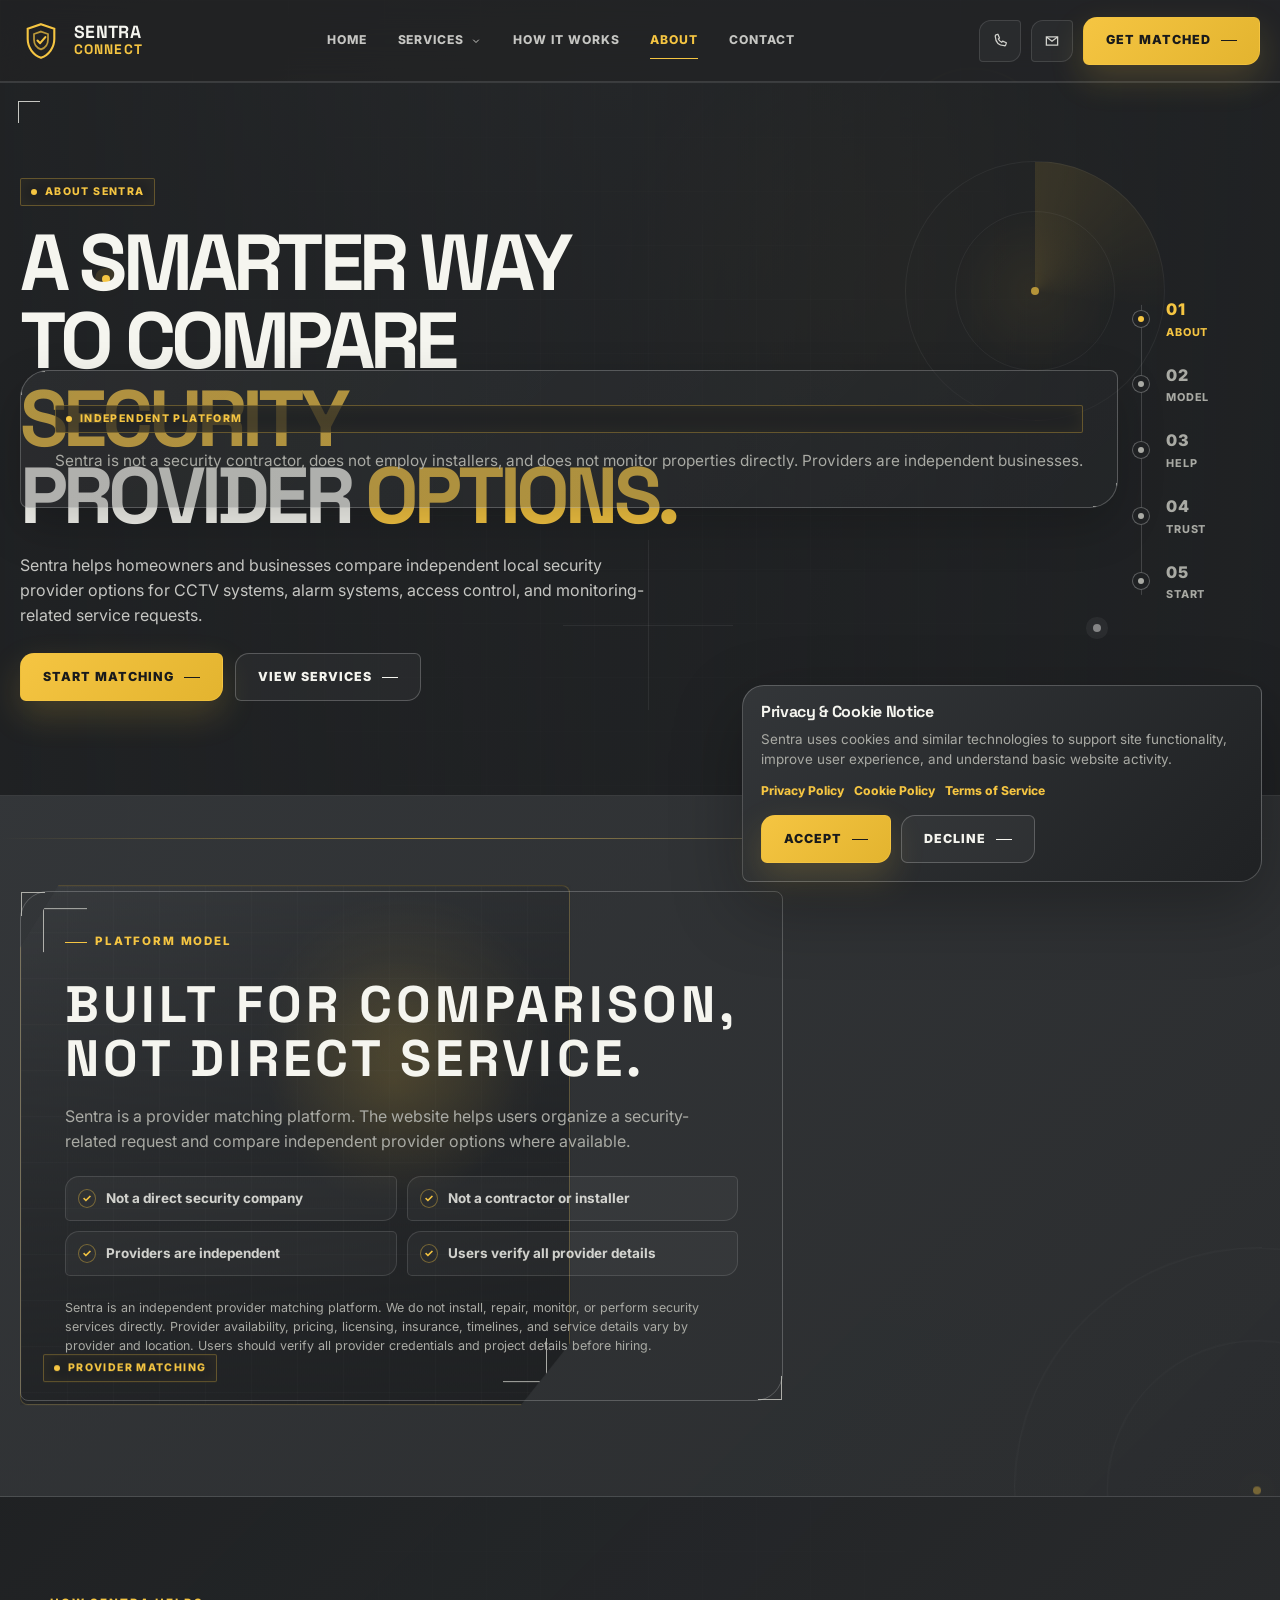
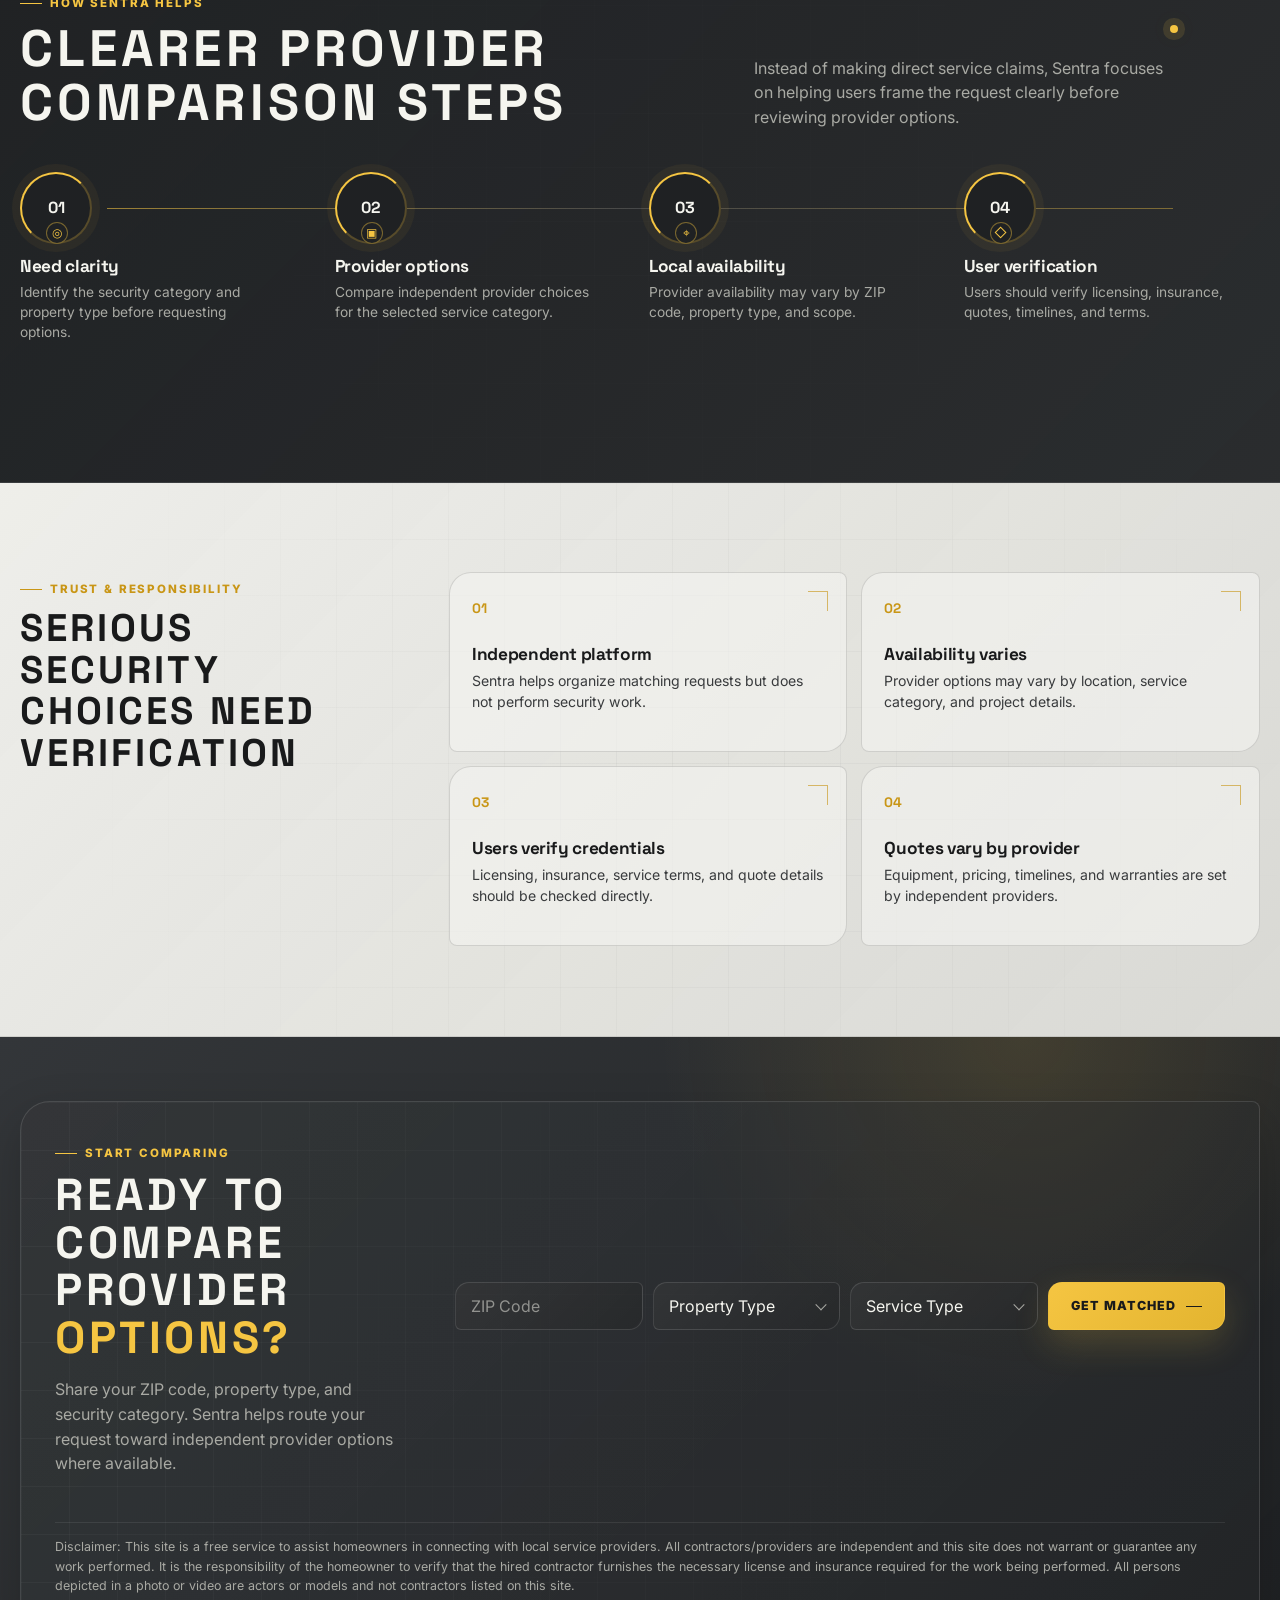
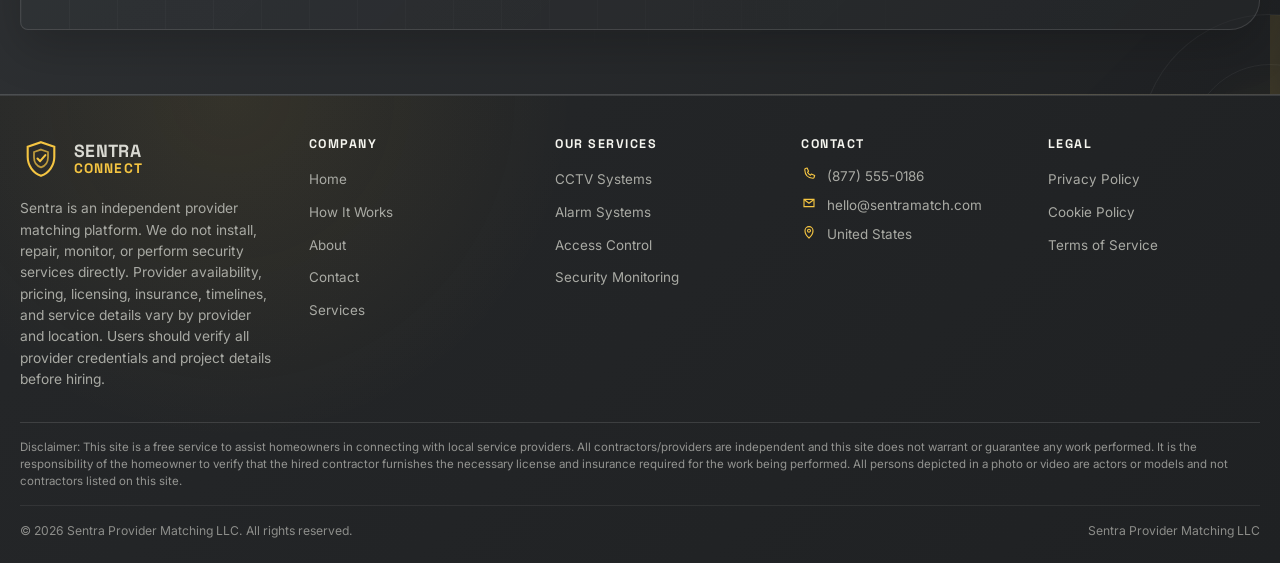
==== about.html @ 5d7e3cc3 "+" ====
<!DOCTYPE html>
<html lang="en">

<head>
    <meta charset="UTF-8">
    <meta name="viewport" content="width=device-width, initial-scale=1.0">

    <title>About Sentra | Security Provider Matching Platform</title>
    <meta name="description"
        content="Learn how Sentra helps users compare independent security provider options while keeping the process clear, professional, and aggregator-safe.">

<link rel="icon" type="image/svg+xml" href="./assets/icons/favicon.svg?v=7">
<link rel="alternate icon" href="./assets/icons/favicon.ico?v=7">
<link rel="shortcut icon" href="./assets/icons/favicon.ico?v=7">
<link rel="apple-touch-icon" href="./assets/icons/apple-touch-icon.png?v=7">

    <link rel="preconnect" href="https://fonts.googleapis.com">
    <link rel="preconnect" href="https://fonts.gstatic.com" crossorigin>
    <link
        href="https://fonts.googleapis.com/css2?family=Inter:wght@400;500;600;700;800;900&family=Manrope:wght@400;500;600;700;800&family=Space+Grotesk:wght@500;600;700&display=swap"
        rel="stylesheet">

    <link rel="stylesheet" href="./css/style.css">
</head>

<body class="about-page">
    <a class="skip-link" href="#main">Skip to content</a>

    <div class="page-shell">
        <div data-site-header></div>

        <nav data-section-nav="about"></nav>

        <main id="main">
            <!-- =====================================================
           01 / ABOUT HERO
           ===================================================== -->
            <section class="about-hero section-frame" id="about-hero" aria-labelledby="aboutHeroTitle">
                <picture class="about-hero__bg">
                    <img src="./assets/images/hero-about-security-office.jpg" alt="Modern security operations office">
                </picture>

                <div class="about-hero__overlay" aria-hidden="true"></div>
                <div class="scanner-grid" aria-hidden="true"></div>
                <div class="security-radar about-hero__radar" aria-hidden="true"></div>
                <div class="security-crosshair about-hero__crosshair" aria-hidden="true"></div>
                <span class="target-dot target-dot--yellow about-hero__dot about-hero__dot--one"
                    aria-hidden="true"></span>
                <span class="target-dot about-hero__dot about-hero__dot--two" aria-hidden="true"></span>

                <div class="container-wide about-hero__inner">
                    <div class="about-hero__content">
                        <span class="hud-label hud-label--active">About Sentra</span>

                        <h1 id="aboutHeroTitle">
                            A Smarter Way<br>
                            To Compare <span class="text-accent">Security</span><br>
                            Provider <span class="text-accent">Options.</span>
                        </h1>

                        <p>
                            Sentra helps homeowners and businesses compare independent local security
                            provider options for CCTV systems, alarm systems, access control, and
                            monitoring-related service requests.
                        </p>

                        <div class="about-hero__actions">
                            <a class="btn btn--primary" href="contact.html">Start Matching</a>
                            <a class="btn btn--outline" href="services.html">View Services</a>
                        </div>
                    </div>

                    <aside class="about-hero__notice corner-brackets" aria-label="Important platform clarification">
                        <span class="hud-label hud-label--active">Independent Platform</span>

                        <p>
                            Sentra is not a security contractor, does not employ installers, and does not
                            monitor properties directly. Providers are independent businesses.
                        </p>
                    </aside>
                </div>
            </section>

            <!-- =====================================================
           02 / PLATFORM MODEL
           ===================================================== -->
            <section class="platform-model section section--medium" id="platform-model"
                aria-labelledby="platformModelTitle">
                <div class="body-target body-target--large platform-model__target" aria-hidden="true"></div>
                <span class="technical-line platform-model__line" aria-hidden="true"></span>

                <div class="container-wide">
                    <div class="platform-model__layout">
                        <div class="platform-model__media">
                            <img src="./assets/images/about-platform.jpg"
                                alt="Security provider matching workflow on a modern desk">
                            <span class="hud-label hud-label--active">Provider Matching</span>
                            <span class="platform-model__corner platform-model__corner--one" aria-hidden="true"></span>
                            <span class="platform-model__corner platform-model__corner--two" aria-hidden="true"></span>
                        </div>

                        <article class="platform-model__panel corner-brackets">
                            <span class="section-kicker">Platform Model</span>

                            <h2 id="platformModelTitle" class="upper-title">
                                Built for comparison,<br>
                                not direct service.
                            </h2>

                            <p>
                                Sentra is a provider matching platform. The website helps users organize a
                                security-related request and compare independent provider options where available.
                            </p>

                            <div class="platform-model__checks" aria-label="Platform model statements">
                                <span>Not a direct security company</span>
                                <span>Not a contractor or installer</span>
                                <span>Providers are independent</span>
                                <span>Users verify all provider details</span>
                            </div>

                            <p class="legal-note" data-legal-notice>
                                Sentra is an independent provider matching platform. We do not install, repair,
                                monitor, or perform security services directly.
                            </p>
                        </article>
                    </div>
                </div>
            </section>

            <!-- =====================================================
           03 / HOW THE PLATFORM HELPS
           ===================================================== -->
            <section class="platform-help section section--dark" id="platform-help" aria-labelledby="platformHelpTitle">
                <div class="scanner-grid" aria-hidden="true"></div>
                <span class="target-dot target-dot--yellow platform-help__dot" aria-hidden="true"></span>

                <div class="container-wide">
                    <div class="platform-help__top">
                        <div class="section-heading">
                            <span class="section-kicker">How Sentra Helps</span>

                            <h2 id="platformHelpTitle" class="upper-title">
                                Clearer provider<br>
                                comparison steps
                            </h2>
                        </div>

                        <p>
                            Instead of making direct service claims, Sentra focuses on helping users frame
                            the request clearly before reviewing provider options.
                        </p>
                    </div>

                    <div class="platform-help__line" aria-label="How the platform helps">
                        <article class="platform-help__item">
                            <span class="platform-help__number">01</span>
                            <span class="platform-help__icon" aria-hidden="true">◎</span>

                            <div>
                                <h3>Need clarity</h3>
                                <p>Identify the security category and property type before requesting options.</p>
                            </div>
                        </article>

                        <article class="platform-help__item">
                            <span class="platform-help__number">02</span>
                            <span class="platform-help__icon" aria-hidden="true">▣</span>

                            <div>
                                <h3>Provider options</h3>
                                <p>Compare independent provider choices for the selected service category.</p>
                            </div>
                        </article>

                        <article class="platform-help__item">
                            <span class="platform-help__number">03</span>
                            <span class="platform-help__icon" aria-hidden="true">⌖</span>

                            <div>
                                <h3>Local availability</h3>
                                <p>Provider availability may vary by ZIP code, property type, and scope.</p>
                            </div>
                        </article>

                        <article class="platform-help__item">
                            <span class="platform-help__number">04</span>
                            <span class="platform-help__icon" aria-hidden="true">◇</span>

                            <div>
                                <h3>User verification</h3>
                                <p>Users should verify licensing, insurance, quotes, timelines, and terms.</p>
                            </div>
                        </article>
                    </div>
                </div>
            </section>

            <!-- =====================================================
           04 / TRUST & RESPONSIBILITY STRIP
           ===================================================== -->
            <section class="trust-strip section section--light" id="trust-strip" aria-labelledby="trustStripTitle">
                <div class="security-crosshair trust-strip__crosshair" aria-hidden="true"></div>

                <div class="container-wide">
                    <div class="trust-strip__layout">
                        <div class="trust-strip__heading">
                            <span class="section-kicker">Trust & Responsibility</span>

                            <h2 id="trustStripTitle" class="upper-title">
                                Serious security<br>
                                choices need verification
                            </h2>
                        </div>

                        <div class="trust-strip__items" aria-label="Trust and responsibility statements">
                            <article class="trust-strip__item">
                                <span>01</span>
                                <h3>Independent platform</h3>
                                <p>Sentra helps organize matching requests but does not perform security work.</p>
                            </article>

                            <article class="trust-strip__item">
                                <span>02</span>
                                <h3>Availability varies</h3>
                                <p>Provider options may vary by location, service category, and project details.</p>
                            </article>

                            <article class="trust-strip__item">
                                <span>03</span>
                                <h3>Users verify credentials</h3>
                                <p>Licensing, insurance, service terms, and quote details should be checked directly.
                                </p>
                            </article>

                            <article class="trust-strip__item">
                                <span>04</span>
                                <h3>Quotes vary by provider</h3>
                                <p>Equipment, pricing, timelines, and warranties are set by independent providers.</p>
                            </article>
                        </div>
                    </div>
                </div>
            </section>

            <!-- =====================================================
           05 / ABOUT CTA
           ===================================================== -->
            <section class="about-cta section--compact" id="about-cta" aria-labelledby="aboutCtaTitle">
                <div class="scanner-grid" aria-hidden="true"></div>
                <div class="security-radar about-cta__radar" aria-hidden="true"></div>

                <div class="container-wide">
                    <div class="about-cta__strip">
                        <div class="about-cta__content">
                            <span class="section-kicker">Start Comparing</span>

                            <h2 id="aboutCtaTitle" class="upper-title">
                                Ready to compare<br>
                                provider <span class="text-accent">options?</span>
                            </h2>

                            <p>
                                Share your ZIP code, property type, and security category. Sentra helps
                                route your request toward independent provider options where available.
                            </p>
                        </div>

                        <form class="about-cta__form" data-form-type="quote">
                            <label class="field">
                                <span class="sr-only">ZIP Code</span>
                                <input type="text" name="zip" inputmode="numeric" autocomplete="postal-code"
                                    placeholder="ZIP Code" data-required data-validate="zip">
                            </label>

                            <label class="field field--select">
                                <span class="sr-only">Property Type</span>
                                <select name="property" data-property-select data-required>
                                    <option value="">Property Type</option>
                                </select>
                            </label>

                            <label class="field field--select">
                                <span class="sr-only">Service Type</span>
                                <select name="service" data-service-select data-required>
                                    <option value="">Service Type</option>
                                </select>
                            </label>

                            <button class="btn btn--primary" type="submit">
                                Get Matched
                            </button>

                            <p class="form-status about-cta__status" data-form-status role="status" aria-live="polite">
                            </p>
                        </form>

                        <p class="legal-note about-cta__legal" data-disclaimer>
                            Disclaimer: This site is a free service to assist homeowners in connecting with local
                            service providers.
                        </p>
                    </div>
                </div>
            </section>
        </main>

        <div data-site-footer></div>
        <div data-policy-banner></div>
    </div>

    <script src="./js/config.js"></script>
    <script src="./js/main.js"></script>
    <script src="./js/about.js"></script>
</body>

</html>
---- css/style.css ----
@import url("./home.css");
@import url("./services.css");
@import url("./about.css");
@import url("./contact.css");
@import url("./service-page.css");
@import url("./legal.css");

:root {
    /* Main backgrounds */
    --color-bg: #2b2d2f;
    --color-bg-deep: #1f2123;
    --color-bg-soft: #34373a;
    --color-bg-light: #d9d9d4;
    --color-bg-lighter: #efefeb;

    /* Surfaces */
    --color-surface: #3a3d40;
    --color-surface-2: #45494d;
    --color-surface-light: #f4f4f0;
    --color-panel: #292b2d;

    /* Text on dark */
    --color-heading: #f5f5ef;
    --color-text: #d9d9d2;
    --color-muted: #a9aaa4;

    /* Text on light */
    --color-heading-dark: #191a1b;
    --color-text-dark: #393b3d;
    --color-muted-dark: #6f7173;

    /* Main accent */
    --color-accent: #f5c542;
    --color-accent-hover: #e3b42f;
    --color-accent-strong: #c99616;
    --color-accent-soft: rgba(245, 197, 66, 0.16);

    /* White / line details */
    --color-white: #ffffff;
    --color-border: rgba(255, 255, 255, 0.12);
    --color-border-strong: rgba(255, 255, 255, 0.22);
    --color-border-dark: rgba(25, 26, 27, 0.14);
    --color-line-yellow: rgba(245, 197, 66, 0.45);

    /* Shadows */
    --shadow-soft: 0 24px 70px rgba(0, 0, 0, 0.28);
    --shadow-card: 0 18px 48px rgba(0, 0, 0, 0.2);
    --shadow-yellow-glow: 0 0 26px rgba(245, 197, 66, 0.2);

    /* Layout */
    --container: 1180px;
    --container-wide: 1360px;
    --header-height: 82px;

    /* Type */
    --font-main: "Inter", "Manrope", "SF Pro Display", -apple-system, BlinkMacSystemFont, "Segoe UI", sans-serif;
    --font-display: "Space Grotesk", "Inter", "Manrope", sans-serif;

    /* Motion */
    --transition-fast: 180ms ease;
    --transition-base: 260ms ease;
    --transition-slow: 420ms ease;

    /* Radius */
    --radius-sm: 10px;
    --radius-md: 16px;
    --radius-lg: 22px 8px 22px 8px;
    --radius-xl: 28px 12px 18px 12px;
}

/* ==========================================================
   RESET / BASE
   ========================================================== */

*,
*::before,
*::after {
    box-sizing: border-box;
}

html {
    min-width: 320px;
    overflow-x: hidden;
    scroll-behavior: smooth;
    text-size-adjust: 100%;
    -webkit-text-size-adjust: 100%;
}

body {
    min-width: 320px;
    margin: 0;
    overflow-x: hidden;
    font-family: var(--font-main);
    font-size: 16px;
    line-height: 1.55;
    color: var(--color-text);
    background:
        radial-gradient(circle at 8% 12%, rgba(245, 197, 66, 0.08), transparent 28%),
        radial-gradient(circle at 88% 8%, rgba(255, 255, 255, 0.06), transparent 30%),
        linear-gradient(135deg, var(--color-bg-deep) 0%, var(--color-bg) 48%, #252729 100%);
    isolation: isolate;
}

body::before,
body::after {
    position: fixed;
    inset: 0;
    z-index: -3;
    pointer-events: none;
    content: "";
}

body::before {
    background-image:
        linear-gradient(rgba(255, 255, 255, 0.035) 1px, transparent 1px),
        linear-gradient(90deg, rgba(255, 255, 255, 0.03) 1px, transparent 1px);
    background-size: 96px 96px;
    mask-image: linear-gradient(to bottom, rgba(0, 0, 0, 0.9), transparent 88%);
}

body::after {
    background:
        radial-gradient(circle at 76% 16%, transparent 0 74px, rgba(245, 197, 66, 0.22) 75px 76px, transparent 77px 112px, rgba(255, 255, 255, 0.08) 113px 114px, transparent 115px),
        radial-gradient(circle at 12% 52%, transparent 0 52px, rgba(255, 255, 255, 0.08) 53px 54px, transparent 55px 88px, rgba(245, 197, 66, 0.16) 89px 90px, transparent 91px),
        linear-gradient(90deg, transparent 0 10%, rgba(255, 255, 255, 0.04) 10.05%, transparent 10.15% 100%);
    opacity: 0.55;
}

body.menu-open {
    overflow: hidden;
}

img,
picture,
video,
canvas,
svg {
    display: block;
    max-width: 100%;
}

img {
    object-fit: cover;
}

a {
    color: inherit;
    text-decoration: none;
}

button,
input,
select,
textarea {
    font: inherit;
}

button {
    border: 0;
    cursor: pointer;
}

input,
select,
textarea {
    width: 100%;
    color: var(--color-heading);
    background: transparent;
}

input::placeholder,
textarea::placeholder {
    color: rgba(217, 217, 210, 0.58);
}

select {
    appearance: none;
    -webkit-appearance: none;
    cursor: pointer;
}

textarea {
    min-height: 118px;
    resize: vertical;
}

p,
h1,
h2,
h3,
h4,
h5,
h6 {
    margin-top: 0;
}

p:last-child {
    margin-bottom: 0;
}

::selection {
    color: #171717;
    background: var(--color-accent);
}

:focus-visible {
    outline: 2px solid var(--color-accent);
    outline-offset: 4px;
}

.skip-link {
    position: fixed;
    top: 14px;
    left: 14px;
    z-index: 9999;
    padding: 12px 16px;
    color: var(--color-bg-deep);
    background: var(--color-accent);
    border-radius: var(--radius-sm);
    transform: translateY(-140%);
    transition: transform var(--transition-base);
}

.skip-link:focus {
    transform: translateY(0);
}

/* ==========================================================
   LAYOUT HELPERS
   ========================================================== */

.page-shell {
    position: relative;
    z-index: 1;
    min-height: 100vh;
}

.container,
.container-wide,
.container-narrow {
    width: min(100% - 40px, var(--container));
    margin-inline: auto;
}

.container-wide {
    width: min(100% - 40px, var(--container-wide));
}

.container-narrow {
    width: min(100% - 40px, 880px);
}

.section {
    position: relative;
    overflow: clip;
    padding: clamp(56px, 7vw, 92px) 0;
}

.section--compact {
    padding: clamp(38px, 5vw, 66px) 0;
}

.section--dark {
    color: var(--color-text);
    background: linear-gradient(135deg, rgba(31, 33, 35, 0.92), rgba(43, 45, 47, 0.96));
}

.section--medium {
    color: var(--color-text);
    background: linear-gradient(135deg, rgba(52, 55, 58, 0.94), rgba(43, 45, 47, 0.96));
}

.section--light {
    color: var(--color-text-dark);
    background:
        linear-gradient(135deg, rgba(239, 239, 235, 0.96), rgba(217, 217, 212, 0.92)),
        var(--color-bg-light);
}

.section--light .section-kicker,
.section--light .eyebrow {
    color: var(--color-accent-strong);
}

.section--light h1,
.section--light h2,
.section--light h3 {
    color: var(--color-heading-dark);
}

.section--light p {
    color: var(--color-text-dark);
}

.section-frame {
    position: relative;
    border-top: 1px solid var(--color-border);
    border-bottom: 1px solid var(--color-border);
}

.section-frame::before,
.section-frame::after {
    position: absolute;
    width: 22px;
    height: 22px;
    pointer-events: none;
    content: "";
    border-color: var(--color-accent);
    opacity: 0.78;
}

.section-frame::before {
    top: 18px;
    left: 18px;
    border-top: 1px solid;
    border-left: 1px solid;
}

.section-frame::after {
    right: 18px;
    bottom: 18px;
    border-right: 1px solid;
    border-bottom: 1px solid;
}

.section-heading {
    max-width: 760px;
}

.section-heading--center {
    margin-inline: auto;
    text-align: center;
}

.section-kicker,
.eyebrow {
    display: inline-flex;
    align-items: center;
    gap: 8px;
    margin-bottom: 12px;
    font-size: 0.72rem;
    font-weight: 800;
    line-height: 1;
    color: var(--color-accent);
    text-transform: uppercase;
    letter-spacing: 0.16em;
}

.section-kicker::before,
.eyebrow::before {
    width: 22px;
    height: 1px;
    content: "";
    background: currentColor;
}

h1,
h2,
h3,
h4 {
    color: var(--color-heading);
    font-family: var(--font-display);
    font-weight: 700;
    line-height: 1.02;
    letter-spacing: -0.045em;
}

h1 {
    margin-bottom: 18px;
    font-size: clamp(3rem, 7vw, 6.6rem);
}

h2 {
    margin-bottom: 16px;
    font-size: clamp(2.1rem, 4.2vw, 4.8rem);
}

h3 {
    margin-bottom: 10px;
    font-size: clamp(1.25rem, 2vw, 1.7rem);
}

h4 {
    margin-bottom: 8px;
    font-size: 1rem;
    letter-spacing: -0.02em;
}

.text-accent {
    color: var(--color-accent);
}

.text-muted {
    color: var(--color-muted);
}

.max-text {
    max-width: 640px;
}

.upper-title {
    font-family: var(--font-display);
    font-weight: 700;
    line-height: 1.08;
    text-transform: uppercase;
    letter-spacing: 0.12em;
}

/* ==========================================================
   DECORATIVE SECURITY SYSTEM
   ========================================================== */

.body-target,
.security-radar,
.security-crosshair,
.scanner-grid,
.scan-line,
.technical-line,
.corner-brackets {
    position: absolute;
    z-index: 0;
    pointer-events: none;
}

.body-target,
.security-radar {
    width: 260px;
    aspect-ratio: 1;
    border: 1px solid rgba(255, 255, 255, 0.08);
    border-radius: 50%;
    opacity: 0.7;
}

.body-target::before,
.body-target::after,
.security-radar::before,
.security-radar::after {
    position: absolute;
    inset: 50%;
    content: "";
    transform: translate(-50%, -50%);
    border-radius: inherit;
}

.body-target::before,
.security-radar::before {
    width: 62%;
    aspect-ratio: 1;
    border: 1px solid rgba(255, 255, 255, 0.07);
}

.body-target::after,
.security-radar::after {
    width: 8px;
    aspect-ratio: 1;
    background: var(--color-accent);
    box-shadow: var(--shadow-yellow-glow);
}

.body-target--large {
    width: clamp(280px, 38vw, 560px);
    opacity: 0.38;
}

.body-target--corner {
    top: -120px;
    right: -110px;
}

.security-radar {
    background:
        conic-gradient(from 0deg, rgba(245, 197, 66, 0.16), transparent 28%, transparent 100%),
        radial-gradient(circle, rgba(245, 197, 66, 0.08), transparent 46%);
    animation: radarSpin 11s linear infinite;
}

.security-crosshair {
    width: 170px;
    aspect-ratio: 1;
    opacity: 0.38;
}

.security-crosshair::before,
.security-crosshair::after {
    position: absolute;
    content: "";
    background: rgba(255, 255, 255, 0.16);
}

.security-crosshair::before {
    top: 50%;
    left: 0;
    width: 100%;
    height: 1px;
}

.security-crosshair::after {
    top: 0;
    left: 50%;
    width: 1px;
    height: 100%;
}

.scanner-grid {
    inset: 0;
    background-image:
        linear-gradient(rgba(255, 255, 255, 0.04) 1px, transparent 1px),
        linear-gradient(90deg, rgba(255, 255, 255, 0.035) 1px, transparent 1px);
    background-size: 54px 54px;
    opacity: 0.52;
    mask-image: radial-gradient(circle at 50% 50%, black, transparent 78%);
}

.target-dot {
    position: absolute;
    z-index: 1;
    width: 8px;
    aspect-ratio: 1;
    pointer-events: none;
    background: rgba(255, 255, 255, 0.45);
    border-radius: 50%;
    box-shadow: 0 0 0 7px rgba(255, 255, 255, 0.05);
}

.target-dot--yellow {
    background: var(--color-accent);
    box-shadow: 0 0 0 7px rgba(245, 197, 66, 0.12), 0 0 26px rgba(245, 197, 66, 0.2);
    animation: targetPulse 2.8s ease-in-out infinite;
}

.hud-label {
    display: inline-flex;
    align-items: center;
    gap: 8px;
    min-height: 28px;
    padding: 7px 10px;
    color: rgba(245, 245, 239, 0.82);
    font-size: 0.66rem;
    font-weight: 800;
    line-height: 1;
    text-transform: uppercase;
    letter-spacing: 0.13em;
    background: rgba(31, 33, 35, 0.72);
    border: 1px solid var(--color-border);
    border-radius: 2px;
}

.hud-label::before {
    width: 6px;
    aspect-ratio: 1;
    content: "";
    background: currentColor;
    border-radius: 50%;
}

.hud-label--active {
    color: var(--color-accent);
    border-color: rgba(245, 197, 66, 0.32);
    box-shadow: inset 0 0 18px rgba(245, 197, 66, 0.07);
}

.corner-brackets::before,
.corner-brackets::after {
    position: absolute;
    width: 24px;
    height: 24px;
    content: "";
    border-color: var(--color-accent);
    opacity: 0.74;
}

.corner-brackets::before {
    top: 0;
    left: 0;
    border-top: 1px solid;
    border-left: 1px solid;
}

.corner-brackets::after {
    right: 0;
    bottom: 0;
    border-right: 1px solid;
    border-bottom: 1px solid;
}

.scan-line {
    top: 0;
    bottom: 0;
    width: 1px;
    background: linear-gradient(to bottom, transparent, rgba(245, 197, 66, 0.5), transparent);
    opacity: 0.65;
    animation: scanMove 4.8s ease-in-out infinite;
}

.technical-line {
    height: 1px;
    background: linear-gradient(90deg, transparent, rgba(245, 197, 66, 0.55), rgba(255, 255, 255, 0.12), transparent);
}

/* ==========================================================
   BUTTONS / LINKS
   ========================================================== */

.btn {
    position: relative;
    display: inline-flex;
    align-items: center;
    justify-content: center;
    min-height: 48px;
    padding: 0 22px;
    overflow: hidden;
    color: var(--color-heading);
    font-size: 0.78rem;
    font-weight: 850;
    line-height: 1;
    text-transform: uppercase;
    letter-spacing: 0.08em;
    border: 1px solid transparent;
    border-radius: 14px 6px 14px 6px;
    transition:
        transform var(--transition-base),
        border-color var(--transition-base),
        background var(--transition-base),
        color var(--transition-base),
        box-shadow var(--transition-base);
}

.btn::after {
    width: 16px;
    height: 1px;
    margin-left: 10px;
    content: "";
    background: currentColor;
    transform-origin: left;
    transition: transform var(--transition-base);
}

.btn:hover::after {
    transform: scaleX(1.45);
}

.btn:hover {
    transform: translateY(-2px);
}

.btn--primary {
    color: #191a1b;
    background: linear-gradient(135deg, var(--color-accent), var(--color-accent-hover));
    border-color: rgba(245, 197, 66, 0.52);
    box-shadow: 0 14px 34px rgba(245, 197, 66, 0.18);
}

.btn--primary:hover {
    background: linear-gradient(135deg, #ffd45c, var(--color-accent-hover));
    box-shadow: 0 18px 42px rgba(245, 197, 66, 0.25);
}

.btn--outline {
    color: var(--color-heading);
    background: rgba(255, 255, 255, 0.04);
    border-color: var(--color-border-strong);
}

.btn--outline:hover {
    color: var(--color-accent);
    border-color: rgba(245, 197, 66, 0.42);
    box-shadow: inset 0 0 18px rgba(245, 197, 66, 0.06);
}

.text-link {
    display: inline-flex;
    align-items: center;
    gap: 8px;
    color: var(--color-accent);
    font-size: 0.78rem;
    font-weight: 800;
    text-transform: uppercase;
    letter-spacing: 0.08em;
}

.text-link::after {
    content: "→";
    transition: transform var(--transition-base);
}

.text-link:hover::after {
    transform: translateX(4px);
}

/* ==========================================================
   FORMS
   ========================================================== */

.form-grid {
    display: grid;
    gap: 12px;
}

.form-grid--2 {
    grid-template-columns: repeat(2, minmax(0, 1fr));
}

.form-row {
    display: flex;
    gap: 10px;
}

.field,
.form-field {
    position: relative;
}

.field input,
.field select,
.field textarea,
.form-field input,
.form-field select,
.form-field textarea {
    min-height: 48px;
    padding: 0 15px;
    color: var(--color-heading);
    background:
        linear-gradient(135deg, rgba(255, 255, 255, 0.065), rgba(255, 255, 255, 0.025)),
        rgba(31, 33, 35, 0.62);
    border: 1px solid var(--color-border);
    border-radius: 14px 6px 14px 6px;
    outline: none;
    transition:
        border-color var(--transition-base),
        box-shadow var(--transition-base),
        background var(--transition-base);
}

.field textarea,
.form-field textarea {
    padding-top: 13px;
    line-height: 1.5;
}

.field input:focus,
.field select:focus,
.field textarea:focus,
.form-field input:focus,
.form-field select:focus,
.form-field textarea:focus {
    background: rgba(31, 33, 35, 0.8);
    border-color: rgba(245, 197, 66, 0.72);
    box-shadow: 0 0 0 4px rgba(245, 197, 66, 0.12);
}

.field--select::after,
.form-field--select::after {
    position: absolute;
    top: 50%;
    right: 15px;
    width: 8px;
    height: 8px;
    pointer-events: none;
    content: "";
    border-right: 1px solid var(--color-muted);
    border-bottom: 1px solid var(--color-muted);
    transform: translateY(-65%) rotate(45deg);
}

.form-note,
.legal-note {
    color: var(--color-muted);
    font-size: 0.78rem;
    line-height: 1.55;
}

.form-status {
    display: none;
    margin-top: 12px;
    padding: 11px 13px;
    color: var(--color-heading);
    font-size: 0.85rem;
    border: 1px solid var(--color-border);
    border-radius: var(--radius-sm);
}

.form-status.is-visible {
    display: block;
}

.form-status.is-success {
    color: var(--color-accent);
    border-color: rgba(245, 197, 66, 0.38);
    background: rgba(245, 197, 66, 0.08);
}

.form-status.is-error {
    color: var(--color-heading);
    border-color: rgba(245, 197, 66, 0.5);
    background: rgba(245, 197, 66, 0.06);
}

/* ==========================================================
   HEADER
   ========================================================== */

.site-header {
    position: relative;
    z-index: 1;
    height: var(--header-height);
    color: var(--color-heading);
    background: rgba(31, 33, 35, 0.78);
    border-bottom: 1px solid var(--color-border);
    backdrop-filter: blur(18px);
}

.site-header.is-scrolled {
    background: rgba(31, 33, 35, 0.92);
    border-color: rgba(245, 197, 66, 0.18);
    box-shadow: 0 12px 44px rgba(0, 0, 0, 0.24);
}

.site-header__inner {
    display: grid;
    grid-template-columns: auto 1fr auto;
    gap: 30px;
    align-items: center;
    width: min(100% - 40px, var(--container-wide));
    height: 100%;
    margin-inline: auto;
}

.site-logo {
    display: inline-flex;
    align-items: center;
    gap: 12px;
    min-width: max-content;
}

.site-logo__mark {
    display: grid;
    place-items: center;
    width: 42px;
    aspect-ratio: 1;
    color: var(--color-accent);
}

.site-logo__mark svg {
    width: 42px;
    height: 42px;
}

.site-logo__text-wrap {
    display: grid;
    gap: 1px;
}

.site-logo__text {
    font-family: var(--font-display);
    font-size: 1.1rem;
    font-weight: 800;
    line-height: 1;
    text-transform: uppercase;
    letter-spacing: 0.02em;
}

.site-logo__accent {
    color: var(--color-accent);
    font-family: var(--font-display);
    font-size: 0.86rem;
    font-weight: 800;
    line-height: 1;
    text-transform: uppercase;
    letter-spacing: 0.08em;
}

.site-nav {
    display: flex;
    justify-content: center;
    min-width: 0;
}

.site-nav__list {
    display: flex;
    align-items: center;
    gap: clamp(16px, 2.4vw, 34px);
    padding: 0;
    margin: 0;
    list-style: none;
}

.site-nav__item {
    position: relative;
}

.site-nav__link,
.dropdown-toggle {
    position: relative;
    display: inline-flex;
    align-items: center;
    gap: 6px;
    min-height: 42px;
    padding: 0;
    color: rgba(245, 245, 239, 0.78);
    font-size: 0.76rem;
    font-weight: 780;
    text-transform: uppercase;
    letter-spacing: 0.08em;
    background: transparent;
    transition: color var(--transition-base);
}

.site-nav__link::after,
.dropdown-toggle::after {
    position: absolute;
    right: 0;
    bottom: 3px;
    left: 0;
    height: 1px;
    content: "";
    background: var(--color-accent);
    transform: scaleX(0);
    transform-origin: left;
    transition: transform var(--transition-base);
}

.site-nav__link:hover,
.site-nav__link.is-active,
.dropdown-toggle:hover,
.dropdown-toggle.is-active {
    color: var(--color-accent);
}

.site-nav__link:hover::after,
.site-nav__link.is-active::after,
.dropdown-toggle:hover::after,
.dropdown-toggle.is-active::after {
    transform: scaleX(1);
}

.dropdown-toggle__chevron {
    width: 12px;
    height: 12px;
    transition: transform var(--transition-base);
}

.site-nav__item.is-open .dropdown-toggle__chevron {
    transform: rotate(180deg);
}

.services-dropdown {
    position: absolute;
    top: calc(100% + 12px);
    left: 50%;
    width: min(680px, calc(100vw - 48px));
    padding: 16px;
    visibility: hidden;
    opacity: 0;
    background:
        linear-gradient(135deg, rgba(52, 55, 58, 0.96), rgba(31, 33, 35, 0.98)),
        var(--color-bg-deep);
    border: 1px solid var(--color-border-strong);
    border-radius: 24px 8px 24px 8px;
    box-shadow: var(--shadow-soft);
    transform: translateX(-50%) translateY(10px);
    transition:
        opacity var(--transition-base),
        visibility var(--transition-base),
        transform var(--transition-base);
}

.services-dropdown::before {
    position: absolute;
    inset: 0;
    pointer-events: none;
    content: "";
    background-image:
        linear-gradient(rgba(255, 255, 255, 0.035) 1px, transparent 1px),
        linear-gradient(90deg, rgba(255, 255, 255, 0.03) 1px, transparent 1px);
    background-size: 38px 38px;
    border-radius: inherit;
    mask-image: linear-gradient(to bottom, black, transparent 90%);
}

.site-nav__item.is-open .services-dropdown,
.site-nav__item:hover .services-dropdown {
    visibility: visible;
    opacity: 1;
    transform: translateX(-50%) translateY(0);
}

.services-dropdown__grid {
    position: relative;
    z-index: 1;
    display: grid;
    grid-template-columns: 1.1fr 0.9fr;
    gap: 14px;
}

.services-dropdown__links {
    display: grid;
    gap: 8px;
}

.services-dropdown__link {
    display: grid;
    grid-template-columns: 36px 1fr;
    gap: 11px;
    align-items: center;
    padding: 11px;
    border: 1px solid transparent;
    border-radius: 16px 5px 16px 5px;
    transition:
        background var(--transition-base),
        border-color var(--transition-base),
        transform var(--transition-base);
}

.services-dropdown__link:hover {
    background: rgba(255, 255, 255, 0.045);
    border-color: rgba(245, 197, 66, 0.28);
    transform: translateX(3px);
}

.services-dropdown__icon {
    display: grid;
    place-items: center;
    width: 36px;
    aspect-ratio: 1;
    color: var(--color-accent);
    border: 1px solid rgba(245, 197, 66, 0.32);
    border-radius: 12px 4px 12px 4px;
}

.services-dropdown__link strong {
    display: block;
    margin-bottom: 2px;
    color: var(--color-heading);
    font-size: 0.86rem;
}

.services-dropdown__link span {
    display: block;
    color: var(--color-muted);
    font-size: 0.76rem;
    line-height: 1.4;
}

.services-dropdown__helper {
    position: relative;
    display: grid;
    align-content: end;
    gap: 12px;
    padding: 16px;
    overflow: hidden;
    border: 1px solid rgba(245, 197, 66, 0.22);
    border-radius: 20px 6px 20px 6px;
}

.services-dropdown__helper::before {
    position: absolute;
    inset: auto -40px -60px auto;
    width: 180px;
    aspect-ratio: 1;
    content: "";
    border: 1px solid rgba(245, 197, 66, 0.18);
    border-radius: 50%;
}

.services-dropdown__helper strong {
    color: var(--color-heading);
    font-family: var(--font-display);
    font-size: 1.1rem;
    line-height: 1.1;
}

.services-dropdown__helper p {
    margin: 0;
    color: var(--color-muted);
    font-size: 0.82rem;
}

.header-actions {
    display: flex;
    align-items: center;
    gap: 10px;
}

.icon-action {
    display: grid;
    place-items: center;
    width: 42px;
    aspect-ratio: 1;
    color: rgba(245, 245, 239, 0.82);
    background: rgba(255, 255, 255, 0.035);
    border: 1px solid var(--color-border);
    border-radius: 12px 4px 12px 4px;
    transition:
        color var(--transition-base),
        border-color var(--transition-base),
        box-shadow var(--transition-base),
        transform var(--transition-base);
}

.icon-action:hover {
    color: var(--color-accent);
    border-color: rgba(245, 197, 66, 0.42);
    box-shadow: inset 0 0 16px rgba(245, 197, 66, 0.07);
    transform: translateY(-2px);
}

.icon-action svg {
    width: 18px;
    height: 18px;
}

.mobile-phone-quick {
    display: none;
}

.mobile-menu-toggle {
    display: none;
    place-items: center;
    width: 46px;
    aspect-ratio: 1;
    color: var(--color-heading);
    background: rgba(255, 255, 255, 0.045);
    border: 1px solid var(--color-border);
    border-radius: 14px 5px 14px 5px;
}

.mobile-menu-toggle span {
    position: relative;
    width: 20px;
    height: 1px;
    background: currentColor;
}

.mobile-menu-toggle span::before,
.mobile-menu-toggle span::after {
    position: absolute;
    right: 0;
    width: 20px;
    height: 1px;
    content: "";
    background: currentColor;
}

.mobile-menu-toggle span::before {
    top: -7px;
}

.mobile-menu-toggle span::after {
    top: 7px;
    width: 14px;
}

/* ==========================================================
   MOBILE MENU
   ========================================================== */

.mobile-menu {
    position: fixed;
    inset: 0;
    z-index: 1200;
    visibility: hidden;
    pointer-events: none;
}

.mobile-menu.is-open {
    visibility: visible;
    pointer-events: auto;
}

.mobile-menu__backdrop {
    position: absolute;
    inset: 0;
    background: rgba(10, 11, 12, 0.72);
    opacity: 0;
    transition: opacity var(--transition-base);
}

.mobile-menu.is-open .mobile-menu__backdrop {
    opacity: 1;
}

.mobile-menu__panel {
    position: absolute;
    top: 0;
    right: 0;
    display: grid;
    grid-template-rows: auto 1fr auto;
    width: min(100%, 460px);
    height: 100%;
    padding: 22px;
    overflow-y: auto;
    color: var(--color-heading);
    background:
        radial-gradient(circle at 80% 10%, rgba(245, 197, 66, 0.12), transparent 32%),
        linear-gradient(135deg, #303336, #1f2123);
    border-left: 1px solid var(--color-border-strong);
    transform: translateX(100%);
    transition: transform var(--transition-slow);
}

.mobile-menu.is-open .mobile-menu__panel {
    transform: translateX(0);
}

.mobile-menu__top {
    display: flex;
    align-items: center;
    justify-content: space-between;
    gap: 16px;
    padding-bottom: 18px;
    border-bottom: 1px solid var(--color-border);
}

.mobile-menu__close {
    display: grid;
    place-items: center;
    width: 44px;
    aspect-ratio: 1;
    color: var(--color-heading);
    background: rgba(255, 255, 255, 0.045);
    border: 1px solid var(--color-border);
    border-radius: 14px 5px 14px 5px;
}

.mobile-menu__body {
    display: grid;
    align-content: start;
    gap: 22px;
    padding: 24px 0;
}

.mobile-menu__group {
    display: grid;
    gap: 10px;
}

.mobile-menu__label {
    color: var(--color-accent);
    font-size: 0.68rem;
    font-weight: 850;
    text-transform: uppercase;
    letter-spacing: 0.16em;
}

.mobile-menu__link,
.mobile-menu__service {
    display: flex;
    align-items: center;
    justify-content: space-between;
    min-height: 46px;
    padding: 12px 0;
    color: rgba(245, 245, 239, 0.86);
    font-family: var(--font-display);
    font-size: 1.1rem;
    font-weight: 700;
    border-bottom: 1px solid rgba(255, 255, 255, 0.08);
}

.mobile-menu__link::after,
.mobile-menu__service::after {
    color: var(--color-accent);
    content: "→";
}

.mobile-menu__contact {
    display: grid;
    grid-template-columns: repeat(2, minmax(0, 1fr));
    gap: 10px;
}

.mobile-menu__contact a {
    display: grid;
    gap: 5px;
    padding: 14px;
    border: 1px solid var(--color-border);
    border-radius: 16px 5px 16px 5px;
}

.mobile-menu__contact small {
    color: var(--color-muted);
    font-size: 0.68rem;
    text-transform: uppercase;
    letter-spacing: 0.12em;
}

.mobile-menu__contact strong {
    color: var(--color-heading);
    font-size: 0.82rem;
    word-break: break-word;
}

.mobile-menu__bottom {
    display: grid;
    gap: 12px;
    padding-top: 18px;
    border-top: 1px solid var(--color-border);
}

.mobile-menu__legal {
    display: flex;
    flex-wrap: wrap;
    gap: 12px;
    color: var(--color-muted);
    font-size: 0.76rem;
}

/* ==========================================================
   SERVICE CARDS / GLOBAL PHOTO CARDS
   ========================================================== */

.photo-card {
    position: relative;
    display: flex;
    min-height: 250px;
    overflow: hidden;
    color: var(--color-heading);
    background: var(--color-panel);
    border: 1px solid var(--color-border);
    border-radius: var(--radius-lg);
    box-shadow: var(--shadow-card);
    isolation: isolate;
}

.photo-card::before,
.photo-card::after {
    position: absolute;
    inset: 0;
    z-index: -1;
    content: "";
}

.photo-card::before {
    background:
        linear-gradient(180deg, rgba(31, 33, 35, 0.12), rgba(31, 33, 35, 0.88)),
        linear-gradient(90deg, rgba(31, 33, 35, 0.76), rgba(31, 33, 35, 0.08));
}

.photo-card::after {
    background-image:
        linear-gradient(rgba(255, 255, 255, 0.04) 1px, transparent 1px),
        linear-gradient(90deg, rgba(255, 255, 255, 0.035) 1px, transparent 1px);
    background-size: 38px 38px;
    opacity: 0.42;
}

.photo-card__image {
    position: absolute;
    inset: 0;
    z-index: -2;
    width: 100%;
    height: 100%;
}

.photo-card__content {
    position: relative;
    z-index: 1;
    display: grid;
    align-content: end;
    width: 100%;
    min-height: inherit;
    padding: 22px;
}

.photo-card__icon {
    position: absolute;
    top: 16px;
    left: 16px;
    display: grid;
    place-items: center;
    width: 38px;
    aspect-ratio: 1;
    color: var(--color-heading);
    background: rgba(31, 33, 35, 0.66);
    border: 1px solid rgba(245, 197, 66, 0.32);
    border-radius: 12px 4px 12px 4px;
}

.photo-card__status {
    display: inline-flex;
    width: max-content;
    margin-bottom: 10px;
    padding: 6px 8px;
    color: var(--color-accent);
    font-size: 0.64rem;
    font-weight: 850;
    line-height: 1;
    text-transform: uppercase;
    letter-spacing: 0.12em;
    background: rgba(245, 197, 66, 0.1);
    border: 1px solid rgba(245, 197, 66, 0.22);
}

.photo-card h3 {
    margin-bottom: 7px;
    font-size: 1.1rem;
    letter-spacing: -0.03em;
}

.photo-card p {
    max-width: 300px;
    margin-bottom: 14px;
    color: rgba(245, 245, 239, 0.76);
    font-size: 0.86rem;
    line-height: 1.45;
}

.photo-card__scan {
    position: absolute;
    inset: 0 auto 0 -20%;
    width: 26%;
    pointer-events: none;
    background: linear-gradient(90deg, transparent, rgba(245, 197, 66, 0.18), transparent);
    opacity: 0;
    transform: skewX(-12deg);
    transition:
        left 720ms ease,
        opacity var(--transition-base);
}

.photo-card:hover {
    border-color: rgba(245, 197, 66, 0.38);
}

.photo-card:hover .photo-card__scan {
    left: 104%;
    opacity: 1;
}

/* ==========================================================
   SECTION NAVIGATION
   ========================================================== */

.section-nav {
    position: fixed;
    top: 50%;
    right: 28px;
    z-index: 40;
    display: grid;
    gap: 22px;
    color: var(--color-muted);
    transform: translateY(-50%);
}

.section-nav::before {
    position: absolute;
    top: 8px;
    bottom: 8px;
    left: 9px;
    width: 1px;
    content: "";
    background: rgba(255, 255, 255, 0.16);
}

.section-nav__link {
    position: relative;
    display: grid;
    grid-template-columns: 20px 1fr;
    gap: 14px;
    align-items: center;
    min-width: 120px;
    color: var(--color-muted);
    transition: color var(--transition-base);
}

.section-nav__dot {
    position: relative;
    z-index: 1;
    width: 18px;
    aspect-ratio: 1;
    background: var(--color-bg-deep);
    border: 1px solid rgba(255, 255, 255, 0.28);
    border-radius: 50%;
}

.section-nav__dot::before {
    position: absolute;
    inset: 5px;
    content: "";
    background: currentColor;
    border-radius: inherit;
}

.section-nav__text {
    display: grid;
    gap: 2px;
    font-size: 0.68rem;
    font-weight: 760;
    text-transform: uppercase;
    letter-spacing: 0.08em;
}

.section-nav__number {
    color: currentColor;
    font-size: 1rem;
    font-weight: 850;
}

.section-nav__link:hover,
.section-nav__link.is-active {
    color: var(--color-accent);
}

/* ==========================================================
   TICKER
   ========================================================== */

.security-ticker {
    position: relative;
    overflow: hidden;
    color: var(--color-heading);
    background: rgba(31, 33, 35, 0.94);
    border-top: 1px solid var(--color-border);
    border-bottom: 1px solid var(--color-border);
}

.security-ticker__track {
    display: flex;
    width: max-content;
    animation: tickerMove 34s linear infinite;
}

.security-ticker:hover .security-ticker__track {
    animation-play-state: paused;
}

.security-ticker__item {
    display: inline-flex;
    align-items: center;
    gap: 14px;
    min-height: 64px;
    padding: 0 28px;
    color: rgba(245, 245, 239, 0.78);
    font-size: 0.82rem;
    font-weight: 850;
    text-transform: uppercase;
    letter-spacing: 0.12em;
    transition: color var(--transition-base);
}

.security-ticker__item::before {
    width: 8px;
    aspect-ratio: 1;
    content: "";
    background: var(--color-accent);
    border-radius: 50%;
    box-shadow: 0 0 18px rgba(245, 197, 66, 0.24);
}

.security-ticker__item:hover {
    color: var(--color-accent);
}

/* ==========================================================
   FAQ
   ========================================================== */

.faq-list {
    display: grid;
    gap: 10px;
}

.faq-item {
    border: 1px solid var(--color-border);
    border-radius: 18px 6px 18px 6px;
    overflow: hidden;
    background: rgba(255, 255, 255, 0.025);
}

.faq-button {
    display: grid;
    grid-template-columns: 1fr 34px;
    gap: 16px;
    align-items: center;
    width: 100%;
    min-height: 64px;
    padding: 18px 20px;
    color: var(--color-heading);
    text-align: left;
    background: transparent;
    transition:
        color var(--transition-base),
        background var(--transition-base);
}

.faq-button:hover,
.faq-button[aria-expanded="true"] {
    color: var(--color-accent);
    background: rgba(245, 197, 66, 0.055);
}

.faq-button__text {
    display: block;
    font-weight: 780;
    line-height: 1.35;
}

.faq-button__icon {
    position: relative;
    display: grid;
    place-items: center;
    width: 34px;
    height: 34px;
    min-width: 34px;
    color: currentColor;
    border: 1px solid currentColor;
    border-radius: 12px 4px 12px 4px;
}

.faq-button__icon::before,
.faq-button__icon::after {
    position: absolute;
    width: 12px;
    height: 1px;
    content: "";
    background: currentColor;
    transition: transform var(--transition-base);
}

.faq-button__icon::after {
    transform: rotate(90deg);
}

.faq-button[aria-expanded="true"] .faq-button__icon::after {
    transform: rotate(0deg);
}

.faq-panel {
    display: grid;
    grid-template-rows: 0fr;
    transition: grid-template-rows var(--transition-base);
}

.faq-panel.is-open {
    grid-template-rows: 1fr;
}

.faq-panel__inner {
    min-height: 0;
    overflow: hidden;
}

.faq-panel p {
    padding: 0 20px 20px;
    margin: 0;
    color: var(--color-muted);
    font-size: 0.95rem;
}

/* ==========================================================
   FOOTER
   ========================================================== */

.site-footer {
    position: relative;
    z-index: 1;
    color: var(--color-text);
    background:
        radial-gradient(circle at 18% 0%, rgba(245, 197, 66, 0.08), transparent 30%),
        linear-gradient(135deg, #252729, #1f2123);
    border-top: 1px solid var(--color-border);
}

.site-footer__main {
    display: grid;
    grid-template-columns: 1.2fr 1fr 1fr 1fr 1fr;
    gap: 34px;
    padding: 42px 0 32px;
}

.site-footer__brand {
    display: grid;
    gap: 18px;
}

.site-footer__brand p {
    max-width: 280px;
    color: var(--color-muted);
    font-size: 0.86rem;
}

.site-footer__col h3 {
    margin-bottom: 15px;
    color: var(--color-heading);
    font-size: 0.78rem;
    text-transform: uppercase;
    letter-spacing: 0.12em;
}

.site-footer__links,
.site-footer__contact {
    display: grid;
    gap: 8px;
    padding: 0;
    margin: 0;
    list-style: none;
}

.site-footer__links a,
.site-footer__contact a,
.site-footer__contact span {
    color: var(--color-muted);
    font-size: 0.84rem;
    transition: color var(--transition-base);
}

.site-footer__links a:hover,
.site-footer__contact a:hover {
    color: var(--color-accent);
}

.site-footer__contact li {
    display: grid;
    grid-template-columns: 18px 1fr;
    gap: 8px;
    align-items: start;
}

.site-footer__contact svg {
    width: 16px;
    height: 16px;
    color: var(--color-accent);
}

.site-footer__disclaimer {
    padding: 16px 0;
    color: rgba(217, 217, 210, 0.62);
    font-size: 0.72rem;
    line-height: 1.45;
    border-top: 1px solid var(--color-border);
}

.site-footer__bottom {
    display: flex;
    justify-content: space-between;
    gap: 18px;
    padding: 16px 0 22px;
    color: rgba(217, 217, 210, 0.58);
    font-size: 0.76rem;
    border-top: 1px solid rgba(255, 255, 255, 0.07);
}

/* ==========================================================
   COOKIE BANNER
   ========================================================== */

.policy-banner {
    position: fixed;
    right: 18px;
    bottom: 18px;
    z-index: 1400;
    display: none;
    width: min(100% - 36px, 520px);
    padding: 18px;
    color: var(--color-text);
    background:
        linear-gradient(135deg, rgba(52, 55, 58, 0.96), rgba(31, 33, 35, 0.98)),
        var(--color-bg-deep);
    border: 1px solid var(--color-border-strong);
    border-radius: 22px 8px 22px 8px;
    box-shadow: var(--shadow-soft);
}

.policy-banner.is-visible {
    display: block;
}

.policy-banner h2 {
    margin-bottom: 8px;
    font-size: 1rem;
    letter-spacing: -0.02em;
}

.policy-banner p {
    margin-bottom: 12px;
    color: var(--color-muted);
    font-size: 0.84rem;
}

.policy-banner__links {
    display: flex;
    flex-wrap: wrap;
    gap: 10px;
    margin-bottom: 14px;
}

.policy-banner__links a {
    color: var(--color-accent);
    font-size: 0.76rem;
    font-weight: 760;
}

.policy-banner__actions {
    display: flex;
    gap: 10px;
}

/* ==========================================================
   ANIMATIONS
   ========================================================== */

@keyframes radarSpin {
    to {
        transform: rotate(360deg);
    }
}

@keyframes targetPulse {

    0%,
    100% {
        box-shadow: 0 0 0 7px rgba(245, 197, 66, 0.12), 0 0 26px rgba(245, 197, 66, 0.2);
    }

    50% {
        box-shadow: 0 0 0 13px rgba(245, 197, 66, 0.04), 0 0 34px rgba(245, 197, 66, 0.3);
    }
}

@keyframes scanMove {

    0%,
    100% {
        transform: translateX(0);
        opacity: 0.15;
    }

    50% {
        transform: translateX(120px);
        opacity: 0.65;
    }
}

@keyframes tickerMove {
    to {
        transform: translateX(-50%);
    }
}

/* ==========================================================
   RESPONSIVE
   ========================================================== */

@media (max-width: 1180px) {
    :root {
        --header-height: 76px;
    }

    .site-nav {
        display: none;
    }

    .site-header__inner {
        grid-template-columns: auto 1fr auto;
    }

    .header-actions .icon-action,
    .header-actions .btn {
        display: none;
    }

    .mobile-phone-quick {
        display: grid;
    }

    .mobile-menu-toggle {
        display: grid;
    }

    .section-nav {
        position: sticky;
        top: var(--header-height);
        right: auto;
        z-index: 30;
        display: flex;
        gap: 8px;
        width: 100%;
        padding: 10px 20px;
        overflow-x: auto;
        background: rgba(31, 33, 35, 0.88);
        border-bottom: 1px solid var(--color-border);
        transform: none;
        backdrop-filter: blur(16px);
        scrollbar-width: none;
    }

    .section-nav::-webkit-scrollbar {
        display: none;
    }

    .section-nav::before {
        display: none;
    }

    .section-nav__link {
        display: inline-flex;
        grid-template-columns: none;
        min-width: max-content;
        padding: 8px 12px;
        border: 1px solid var(--color-border);
        border-radius: 999px;
    }

    .section-nav__dot {
        width: 9px;
    }

    .section-nav__text {
        display: inline-flex;
        gap: 5px;
        align-items: center;
    }
}

@media (max-width: 900px) {

    .container,
    .container-wide,
    .container-narrow {
        width: min(100% - 32px, var(--container));
    }

    h1 {
        font-size: clamp(2.65rem, 12vw, 4.8rem);
    }

    h2 {
        font-size: clamp(2rem, 8vw, 3.4rem);
    }

    .section {
        padding: 54px 0;
    }

    .form-grid--2 {
        grid-template-columns: 1fr;
    }

    .form-row {
        flex-direction: column;
    }

    .site-footer__main {
        grid-template-columns: 1fr 1fr;
    }

    .site-footer__brand {
        grid-column: 1 / -1;
    }

    .body-target,
    .security-radar,
    .security-crosshair {
        opacity: 0.22;
        transform: scale(0.78);
    }
}

@media (max-width: 640px) {
    :root {
        --header-height: 70px;
    }

    .container,
    .container-wide,
    .container-narrow {
        width: min(100% - 28px, var(--container));
    }

    .site-header__inner {
        width: min(100% - 24px, var(--container-wide));
        gap: 12px;
    }

    .site-logo__mark,
    .site-logo__mark svg {
        width: 36px;
        height: 36px;
    }

    .site-logo__text {
        font-size: 0.98rem;
    }

    .site-logo__accent {
        font-size: 0.76rem;
    }

    .mobile-phone-quick {
        width: 40px;
    }

    .mobile-menu-toggle {
        width: 42px;
    }

    .mobile-menu__panel {
        width: 100%;
        padding: 18px;
    }

    .mobile-menu__contact {
        grid-template-columns: 1fr;
    }

    .section-frame::before,
    .section-frame::after {
        width: 16px;
        height: 16px;
    }

    .photo-card {
        min-height: 230px;
    }

    .photo-card__content {
        padding: 18px;
    }

    .faq-button {
        grid-template-columns: 1fr 32px;
        min-height: 66px;
        padding: 16px;
    }

    .faq-button__icon {
        width: 32px;
        height: 32px;
        min-width: 32px;
    }

    .site-footer__main {
        grid-template-columns: 1fr;
        gap: 24px;
    }

    .site-footer__bottom {
        flex-direction: column;
    }

    .policy-banner {
        right: 12px;
        bottom: 12px;
        width: calc(100% - 24px);
    }

    .policy-banner__actions {
        flex-direction: column;
    }

    .policy-banner__actions .btn {
        width: 100%;
    }
}

@media (prefers-reduced-motion: reduce) {

    *,
    *::before,
    *::after {
        scroll-behavior: auto !important;
        animation-duration: 0.001ms !important;
        animation-iteration-count: 1 !important;
        transition-duration: 0.001ms !important;
    }
}

/* ==========================================================
   FIXED HEADER FALLBACK
   ========================================================== */

[data-site-header] {
    position: fixed;
    top: 0;
    left: 0;
    right: 0;
    z-index: 1200;
    height: var(--header-height);
    width: 100%;
    overflow: visible;
}

[data-site-header] .site-header {
    position: relative;
    height: var(--header-height);
    width: 100%;
}

.page-shell {
    padding-top: var(--header-height);
}

.section-nav {
    z-index: 900;
}

@media (max-width: 1180px) {
    .section-nav {
        top: 0;
    }
}
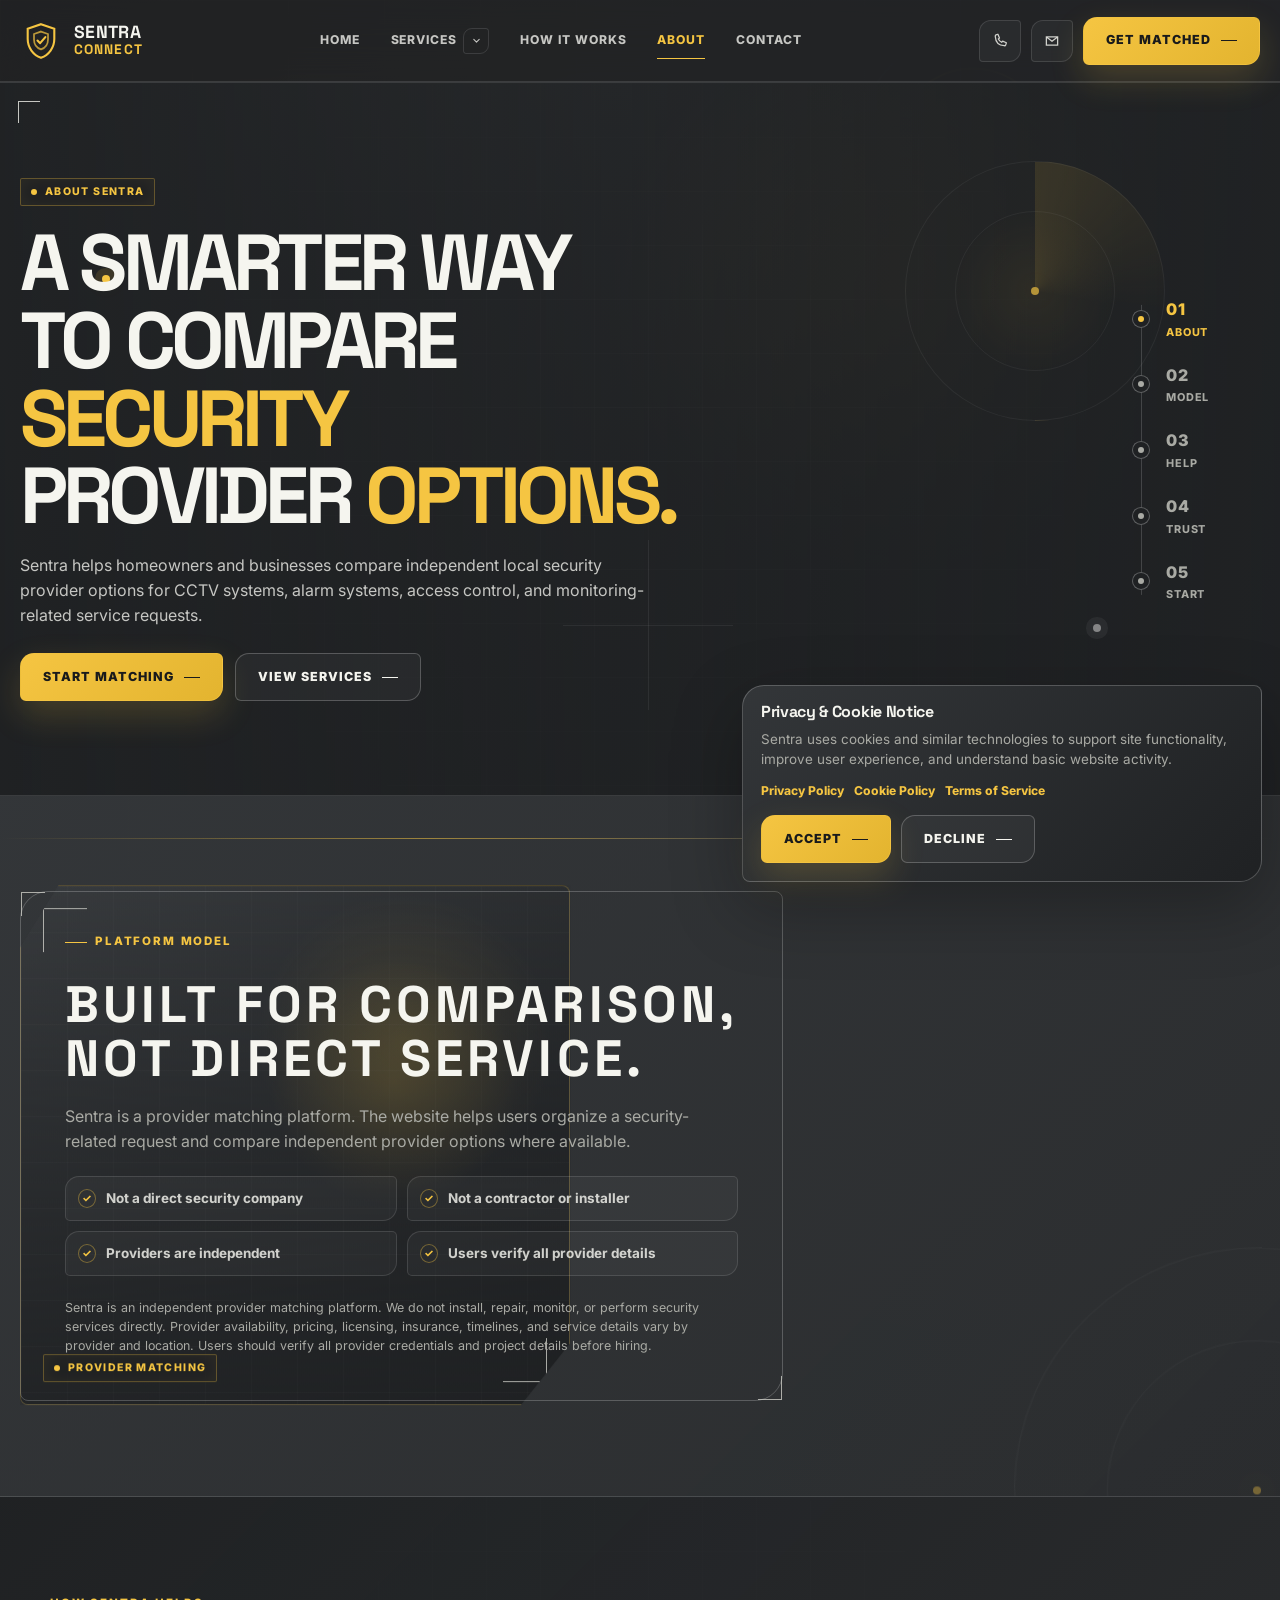
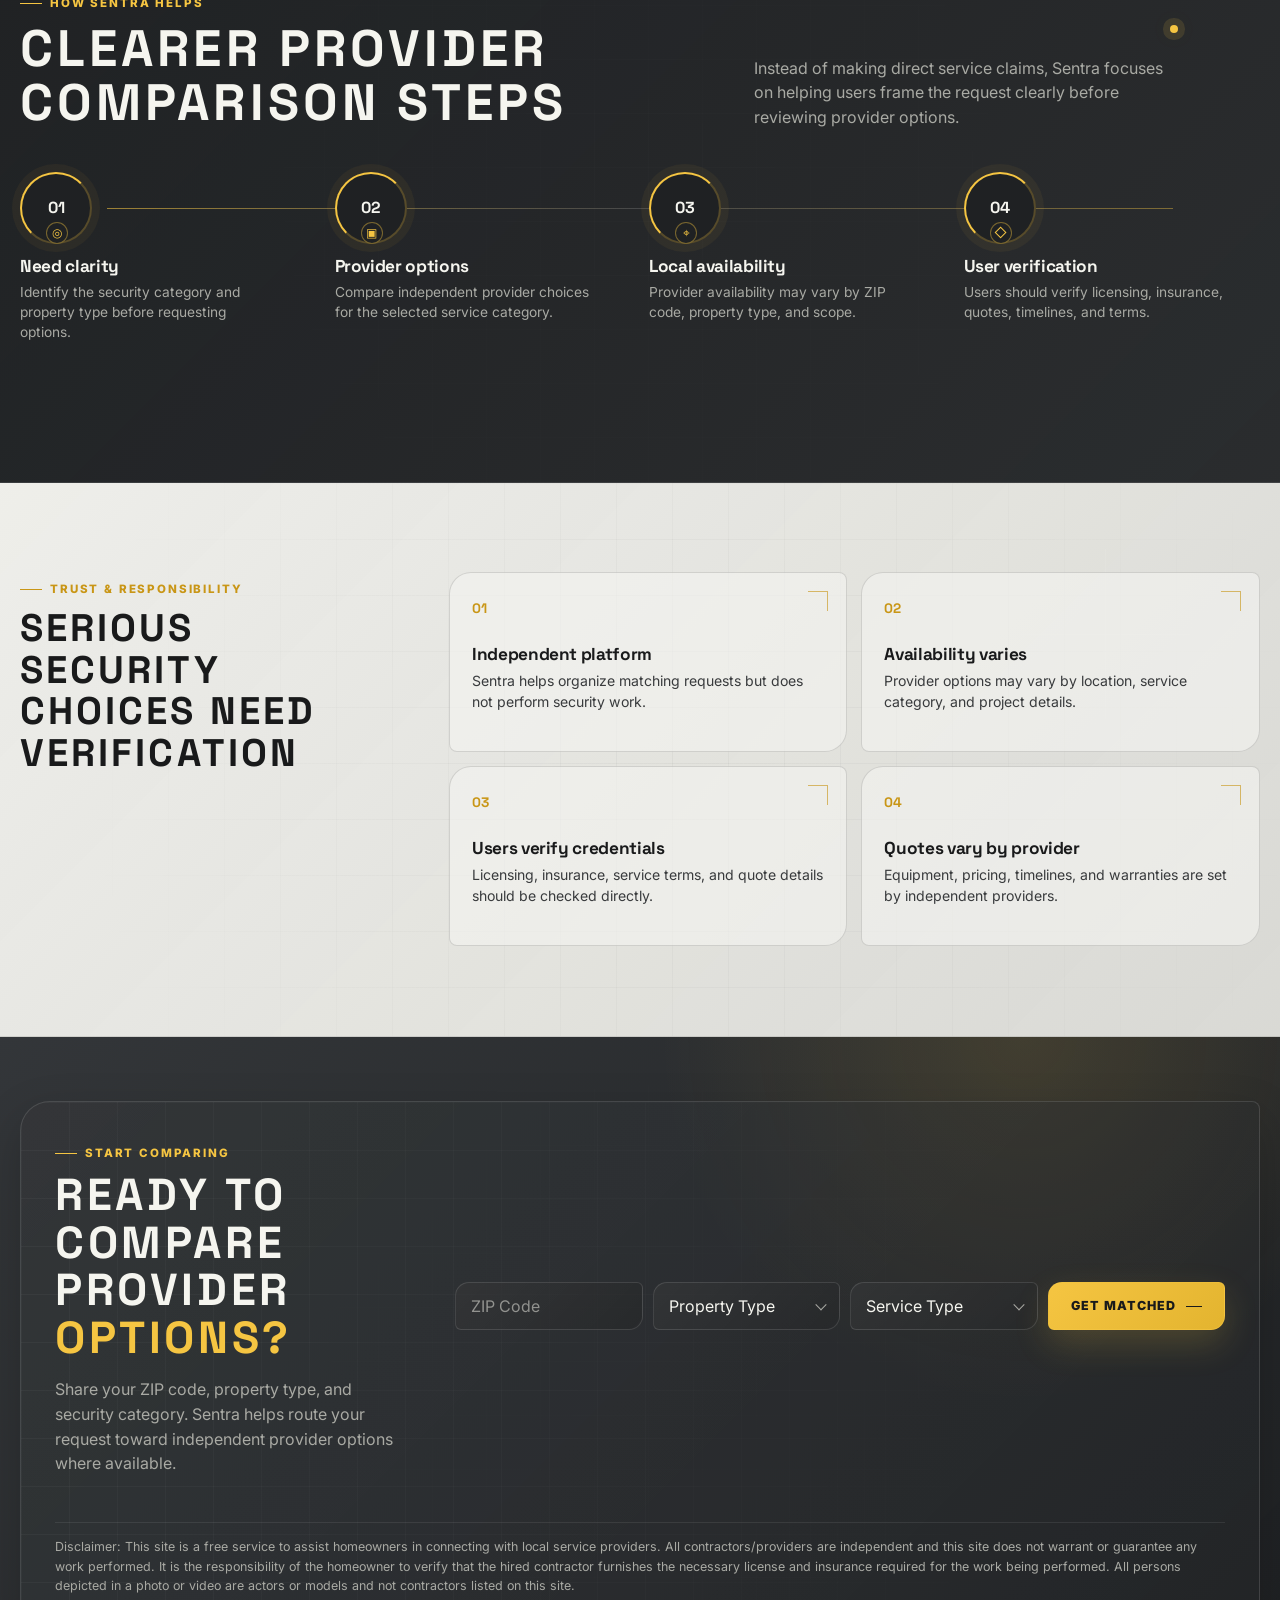
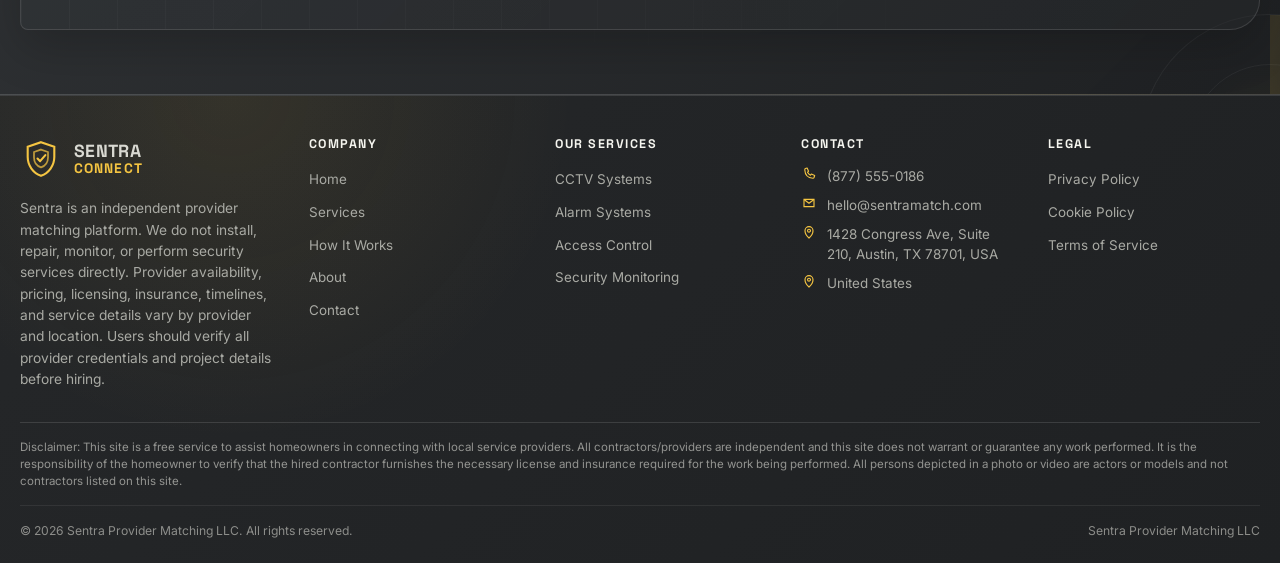
==== commit d7969c57: "+" ====
--- a/about.html
+++ b/about.html
@@ -70,14 +70,7 @@
                         </div>
                     </div>
 
-                    <aside class="about-hero__notice corner-brackets" aria-label="Important platform clarification">
-                        <span class="hud-label hud-label--active">Independent Platform</span>
-
-                        <p>
-                            Sentra is not a security contractor, does not employ installers, and does not
-                            monitor properties directly. Providers are independent businesses.
-                        </p>
-                    </aside>
+                   
                 </div>
             </section>
 
--- a/css/style.css
+++ b/css/style.css
@@ -2097,4 +2097,35 @@
     .section-nav {
         top: 0;
     }
+}
+
+.services-nav-control {
+    display: inline-flex;
+    align-items: center;
+    gap: 6px;
+    min-height: 42px;
+}
+
+.site-nav__link--services {
+    min-height: 42px;
+}
+
+.services-nav-control .dropdown-toggle {
+    display: grid;
+    place-items: center;
+    width: 26px;
+    height: 26px;
+    min-height: 26px;
+    padding: 0;
+    border: 1px solid var(--color-border);
+    border-radius: 9px 3px 9px 3px;
+}
+
+.services-nav-control .dropdown-toggle::after {
+    display: none;
+}
+
+.services-nav-control .dropdown-toggle__chevron {
+    width: 13px;
+    height: 13px;
 }
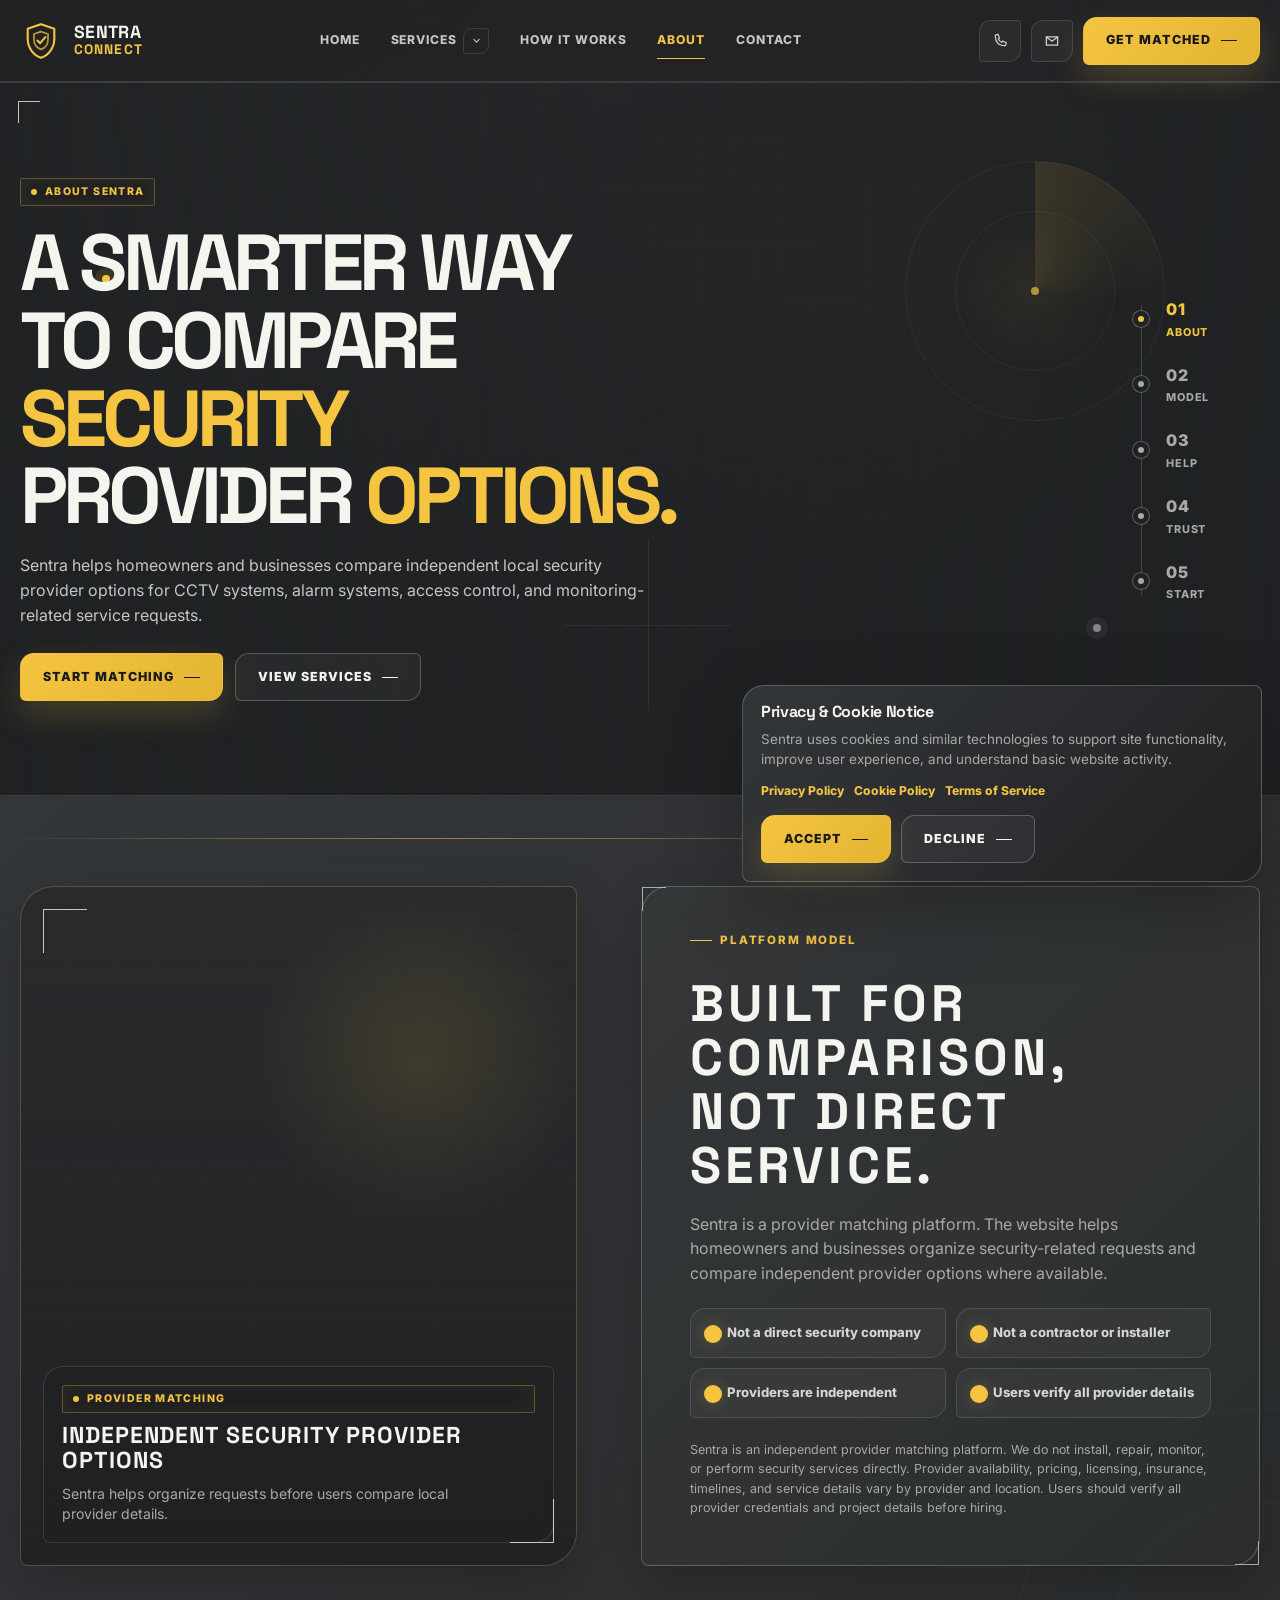
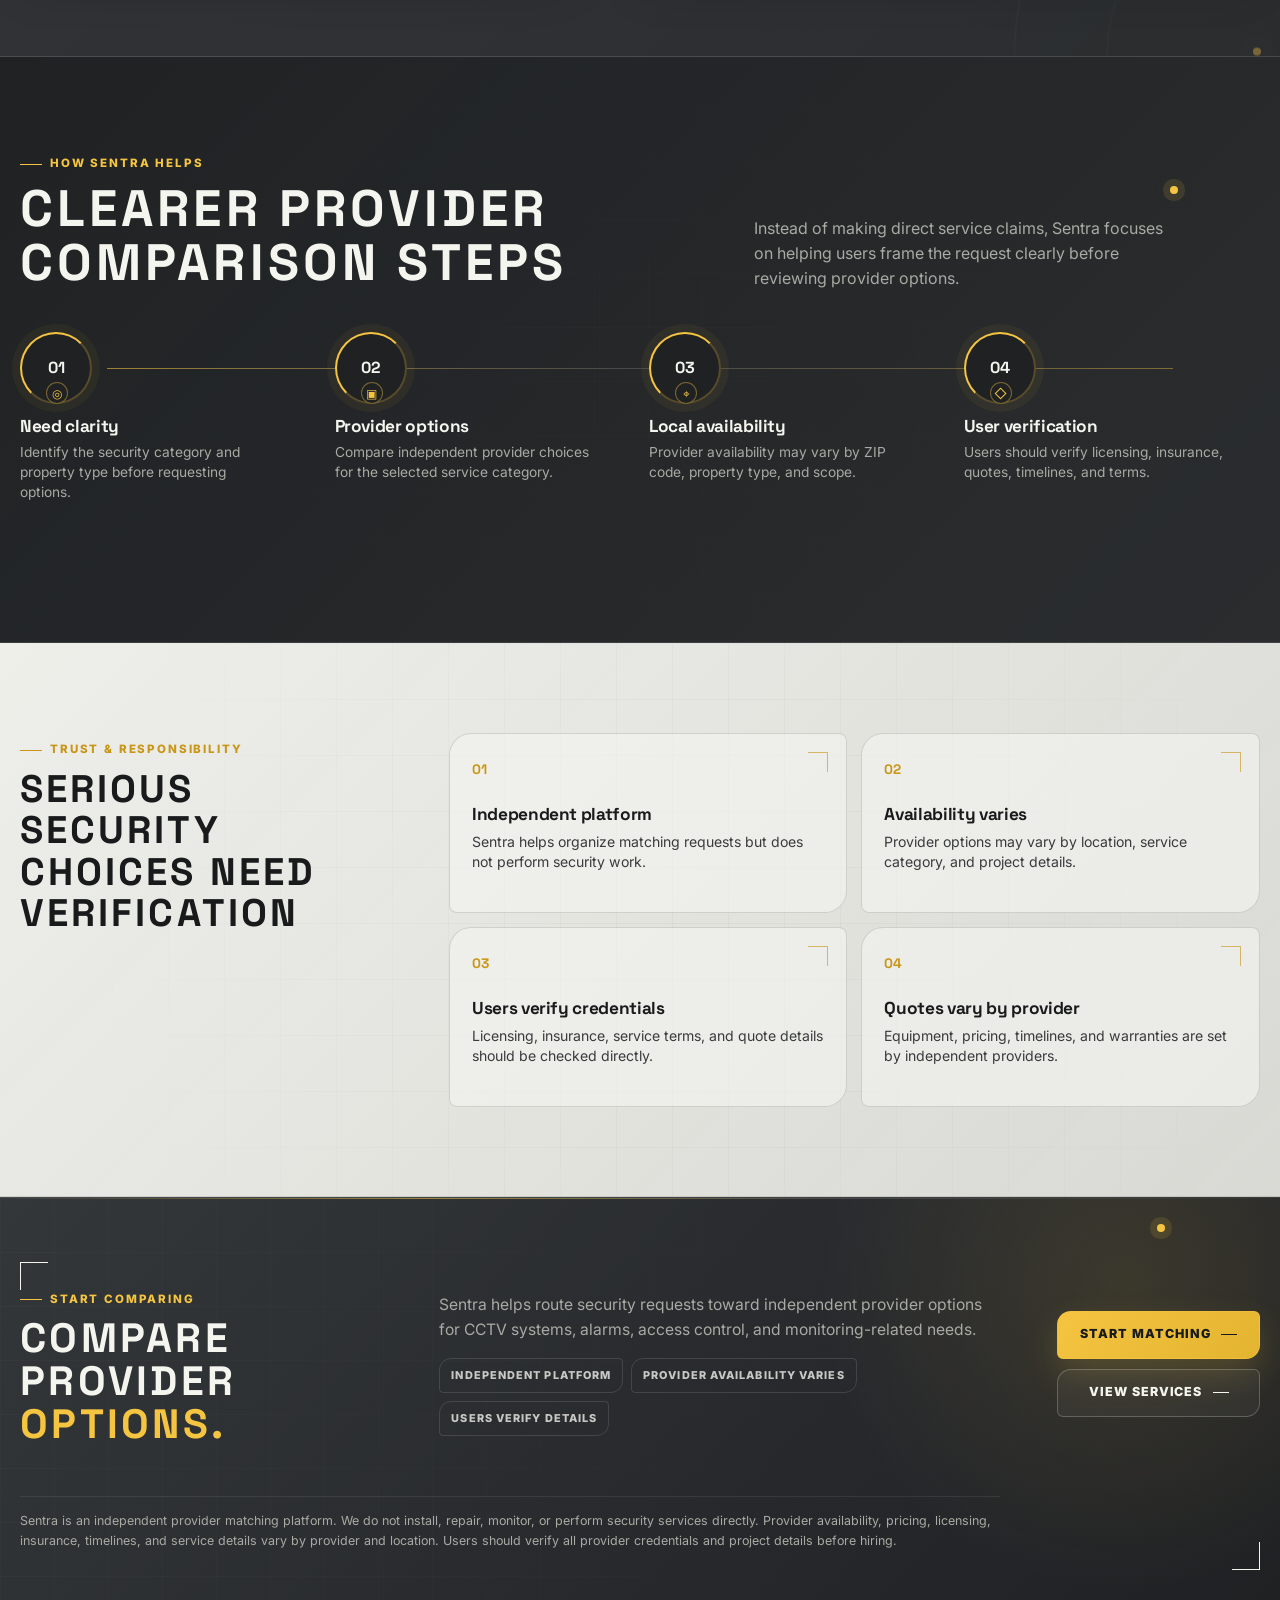
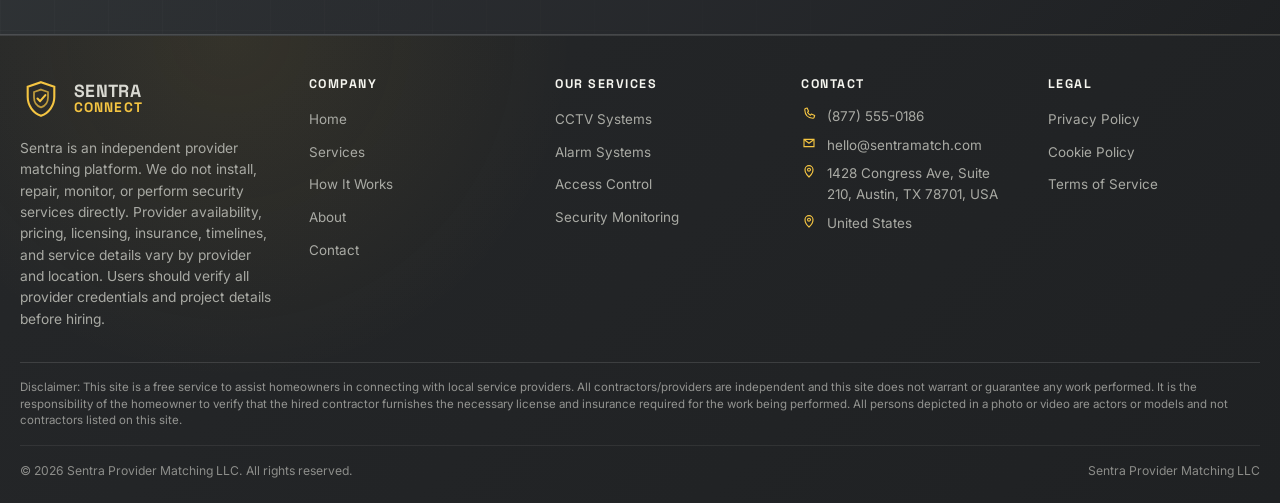
==== commit d0491db5: "+" ====
--- a/about.html
+++ b/about.html
@@ -74,52 +74,64 @@
                 </div>
             </section>
 
-            <!-- =====================================================
-           02 / PLATFORM MODEL
-           ===================================================== -->
-            <section class="platform-model section section--medium" id="platform-model"
-                aria-labelledby="platformModelTitle">
-                <div class="body-target body-target--large platform-model__target" aria-hidden="true"></div>
-                <span class="technical-line platform-model__line" aria-hidden="true"></span>
-
-                <div class="container-wide">
-                    <div class="platform-model__layout">
-                        <div class="platform-model__media">
-                            <img src="./assets/images/about-platform.jpg"
-                                alt="Security provider matching workflow on a modern desk">
-                            <span class="hud-label hud-label--active">Provider Matching</span>
-                            <span class="platform-model__corner platform-model__corner--one" aria-hidden="true"></span>
-                            <span class="platform-model__corner platform-model__corner--two" aria-hidden="true"></span>
-                        </div>
-
-                        <article class="platform-model__panel corner-brackets">
-                            <span class="section-kicker">Platform Model</span>
-
-                            <h2 id="platformModelTitle" class="upper-title">
-                                Built for comparison,<br>
-                                not direct service.
-                            </h2>
-
-                            <p>
-                                Sentra is a provider matching platform. The website helps users organize a
-                                security-related request and compare independent provider options where available.
-                            </p>
-
-                            <div class="platform-model__checks" aria-label="Platform model statements">
-                                <span>Not a direct security company</span>
-                                <span>Not a contractor or installer</span>
-                                <span>Providers are independent</span>
-                                <span>Users verify all provider details</span>
-                            </div>
-
-                            <p class="legal-note" data-legal-notice>
-                                Sentra is an independent provider matching platform. We do not install, repair,
-                                monitor, or perform security services directly.
-                            </p>
-                        </article>
-                    </div>
-                </div>
-            </section>
+    <!-- =====================================================
+         02 / PLATFORM MODEL
+         ===================================================== -->
+    <section class="platform-model platform-model--cards section section--medium" id="platform-model"
+        aria-labelledby="platformModelTitle">
+        <div class="body-target body-target--large platform-model__target" aria-hidden="true"></div>
+        <span class="technical-line platform-model__line" aria-hidden="true"></span>
+    
+        <div class="container-wide">
+            <div class="platform-model__layout">
+                <figure class="platform-model__photo-card">
+                    <img src="./assets/images/about-platform.jpg"
+                        alt="Security provider matching workflow on a modern desk">
+    
+                    <figcaption class="platform-model__photo-caption">
+                        <span class="hud-label hud-label--active">Provider Matching</span>
+    
+                        <strong>Independent security provider options</strong>
+    
+                        <p>
+                            Sentra helps organize requests before users compare local provider details.
+                        </p>
+                    </figcaption>
+    
+                    <span class="platform-model__corner platform-model__corner--one" aria-hidden="true"></span>
+                    <span class="platform-model__corner platform-model__corner--two" aria-hidden="true"></span>
+                    <span class="platform-model__scan" aria-hidden="true"></span>
+                </figure>
+    
+                <article class="platform-model__panel corner-brackets">
+                    <span class="section-kicker">Platform Model</span>
+    
+                    <h2 id="platformModelTitle" class="upper-title">
+                        Built for comparison,<br>
+                        not direct service.
+                    </h2>
+    
+                    <p>
+                        Sentra is a provider matching platform. The website helps homeowners and
+                        businesses organize security-related requests and compare independent provider
+                        options where available.
+                    </p>
+    
+                    <div class="platform-model__checks" aria-label="Platform model statements">
+                        <span>Not a direct security company</span>
+                        <span>Not a contractor or installer</span>
+                        <span>Providers are independent</span>
+                        <span>Users verify all provider details</span>
+                    </div>
+    
+                    <p class="legal-note" data-legal-notice>
+                        Sentra is an independent provider matching platform. We do not install, repair,
+                        monitor, or perform security services directly.
+                    </p>
+                </article>
+            </div>
+        </div>
+    </section>
 
             <!-- =====================================================
            03 / HOW THE PLATFORM HELPS
@@ -236,65 +248,49 @@
                 </div>
             </section>
 
-            <!-- =====================================================
-           05 / ABOUT CTA
-           ===================================================== -->
-            <section class="about-cta section--compact" id="about-cta" aria-labelledby="aboutCtaTitle">
-                <div class="scanner-grid" aria-hidden="true"></div>
-                <div class="security-radar about-cta__radar" aria-hidden="true"></div>
-
-                <div class="container-wide">
-                    <div class="about-cta__strip">
-                        <div class="about-cta__content">
-                            <span class="section-kicker">Start Comparing</span>
-
-                            <h2 id="aboutCtaTitle" class="upper-title">
-                                Ready to compare<br>
-                                provider <span class="text-accent">options?</span>
-                            </h2>
-
-                            <p>
-                                Share your ZIP code, property type, and security category. Sentra helps
-                                route your request toward independent provider options where available.
-                            </p>
-                        </div>
-
-                        <form class="about-cta__form" data-form-type="quote">
-                            <label class="field">
-                                <span class="sr-only">ZIP Code</span>
-                                <input type="text" name="zip" inputmode="numeric" autocomplete="postal-code"
-                                    placeholder="ZIP Code" data-required data-validate="zip">
-                            </label>
-
-                            <label class="field field--select">
-                                <span class="sr-only">Property Type</span>
-                                <select name="property" data-property-select data-required>
-                                    <option value="">Property Type</option>
-                                </select>
-                            </label>
-
-                            <label class="field field--select">
-                                <span class="sr-only">Service Type</span>
-                                <select name="service" data-service-select data-required>
-                                    <option value="">Service Type</option>
-                                </select>
-                            </label>
-
-                            <button class="btn btn--primary" type="submit">
-                                Get Matched
-                            </button>
-
-                            <p class="form-status about-cta__status" data-form-status role="status" aria-live="polite">
-                            </p>
-                        </form>
-
-                        <p class="legal-note about-cta__legal" data-disclaimer>
-                            Disclaimer: This site is a free service to assist homeowners in connecting with local
-                            service providers.
-                        </p>
-                    </div>
-                </div>
-            </section>
+    <!-- =====================================================
+         05 / ABOUT CTA
+         ===================================================== -->
+    <section class="about-cta about-cta--compact-line section--compact" id="about-cta" aria-labelledby="aboutCtaTitle">
+        <span class="technical-line about-cta__line" aria-hidden="true"></span>
+        <span class="target-dot target-dot--yellow about-cta__dot" aria-hidden="true"></span>
+    
+        <div class="container-wide">
+            <div class="about-cta-line">
+                <div class="about-cta-line__title">
+                    <span class="section-kicker">Start Comparing</span>
+    
+                    <h2 id="aboutCtaTitle" class="upper-title">
+                        Compare provider<br>
+                        <span class="text-accent">options.</span>
+                    </h2>
+                </div>
+    
+                <div class="about-cta-line__text">
+                    <p>
+                        Sentra helps route security requests toward independent provider options
+                        for CCTV systems, alarms, access control, and monitoring-related needs.
+                    </p>
+    
+                    <div class="about-cta-line__points" aria-label="Platform notes">
+                        <span>Independent platform</span>
+                        <span>Provider availability varies</span>
+                        <span>Users verify details</span>
+                    </div>
+                </div>
+    
+                <div class="about-cta-line__actions">
+                    <a class="btn btn--primary" href="contact.html">Start Matching</a>
+                    <a class="btn btn--outline" href="services.html">View Services</a>
+                </div>
+    
+                <p class="legal-note about-cta-line__legal" data-legal-notice>
+                    Sentra is an independent provider matching platform. Provider availability, pricing,
+                    licensing, insurance, timelines, and service details vary by provider and location.
+                </p>
+            </div>
+        </div>
+    </section>
         </main>
 
         <div data-site-footer></div>
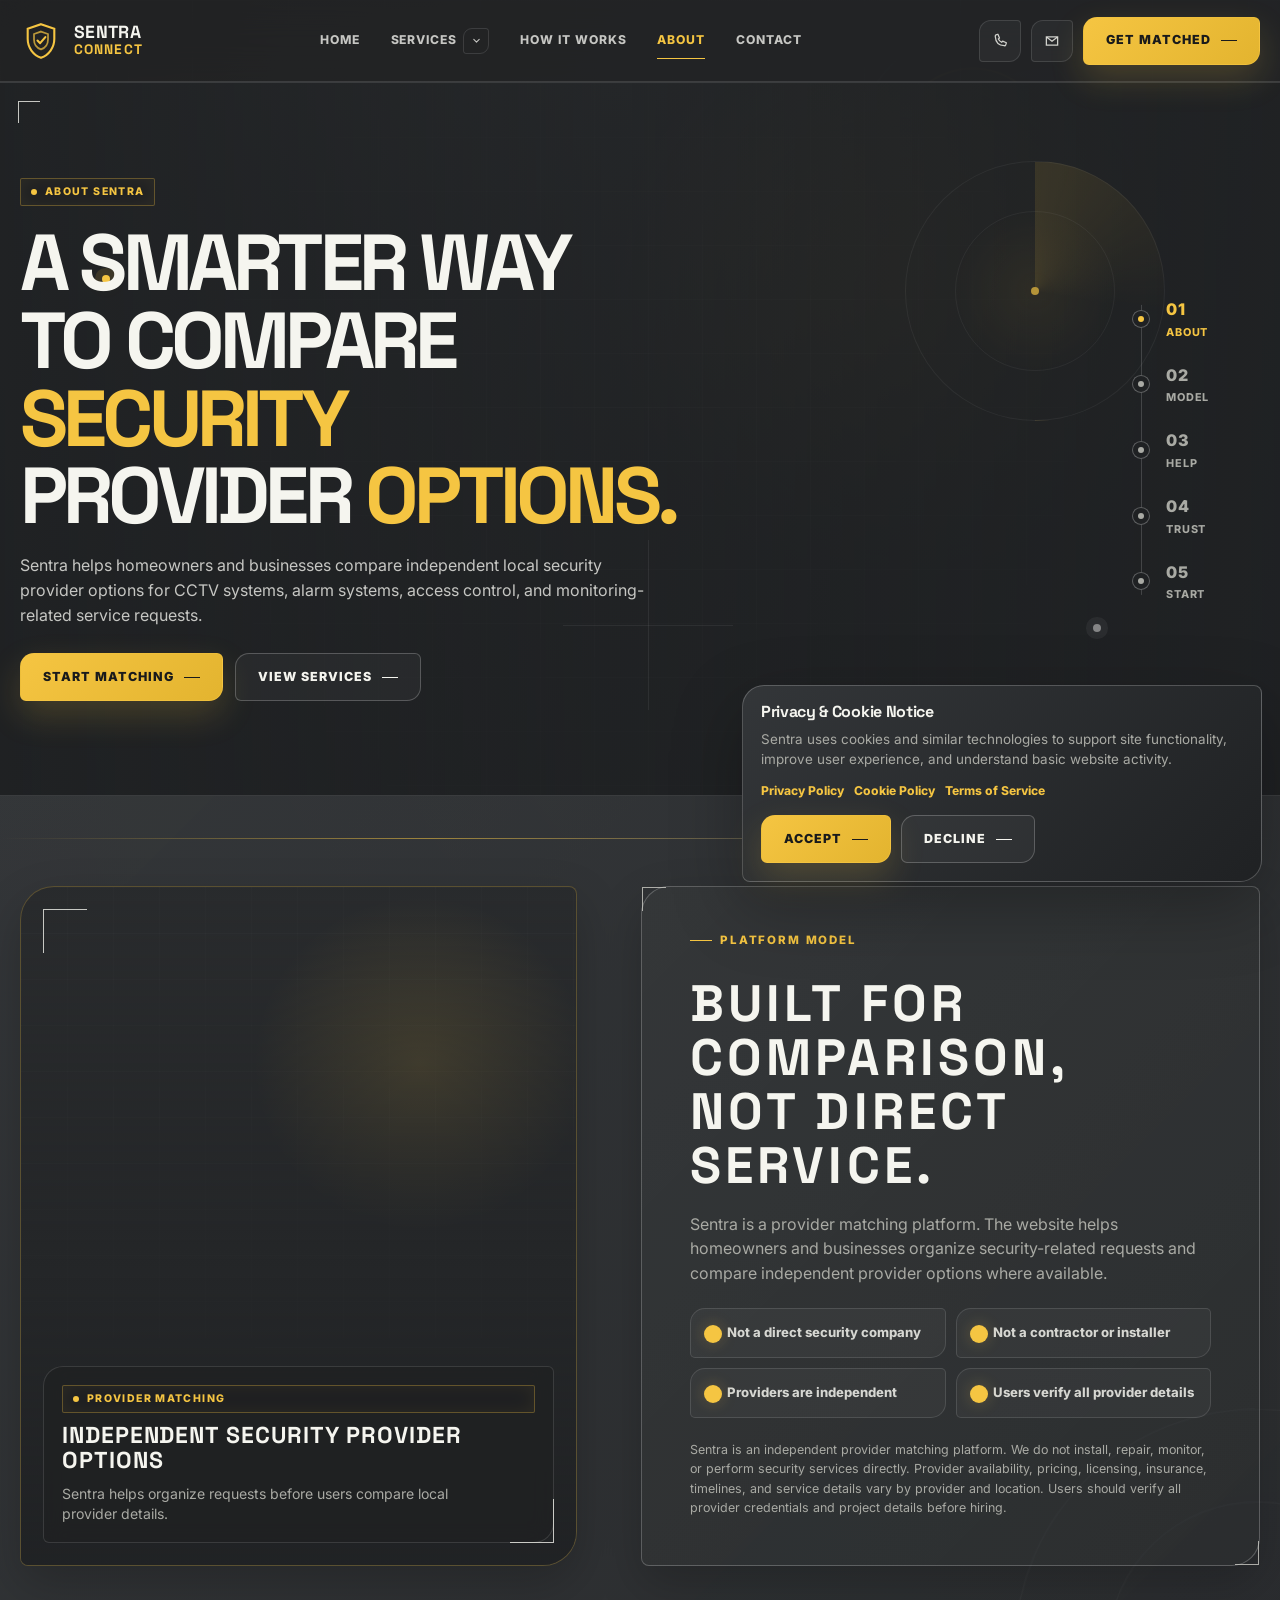
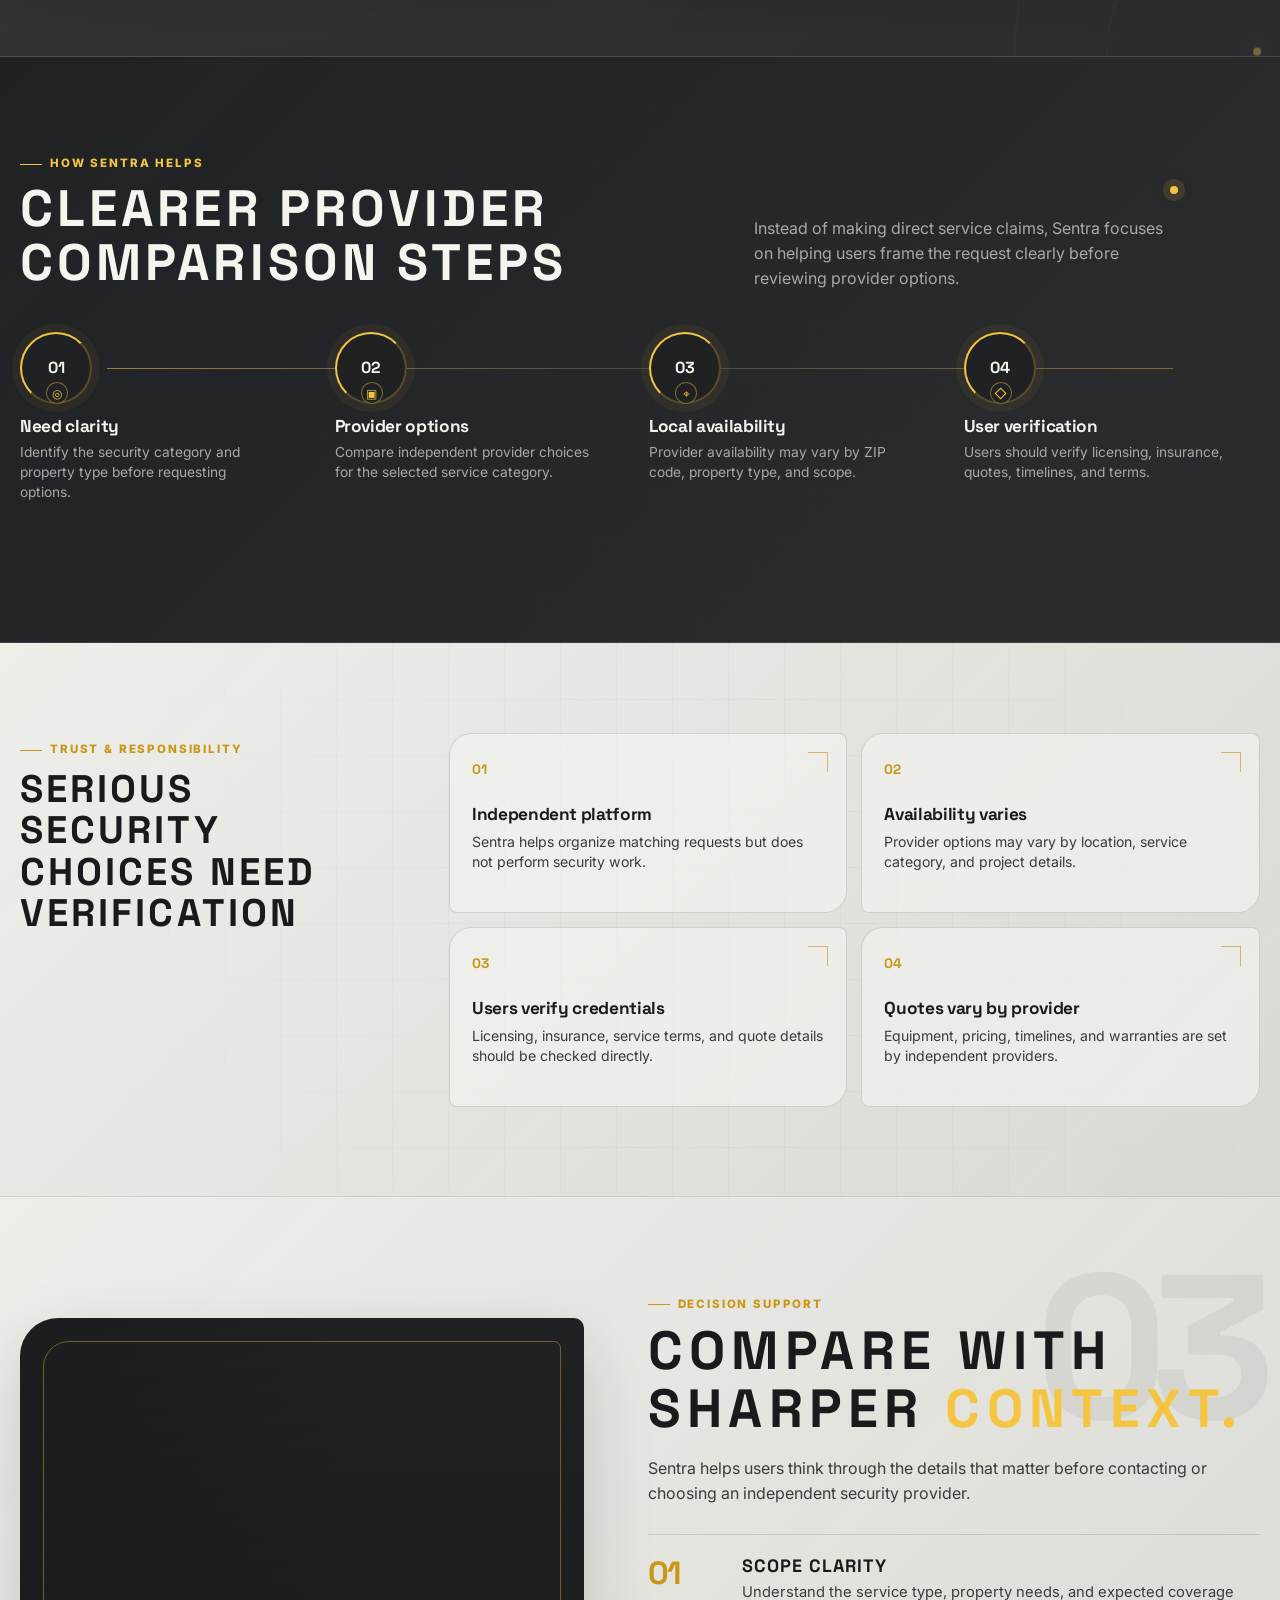
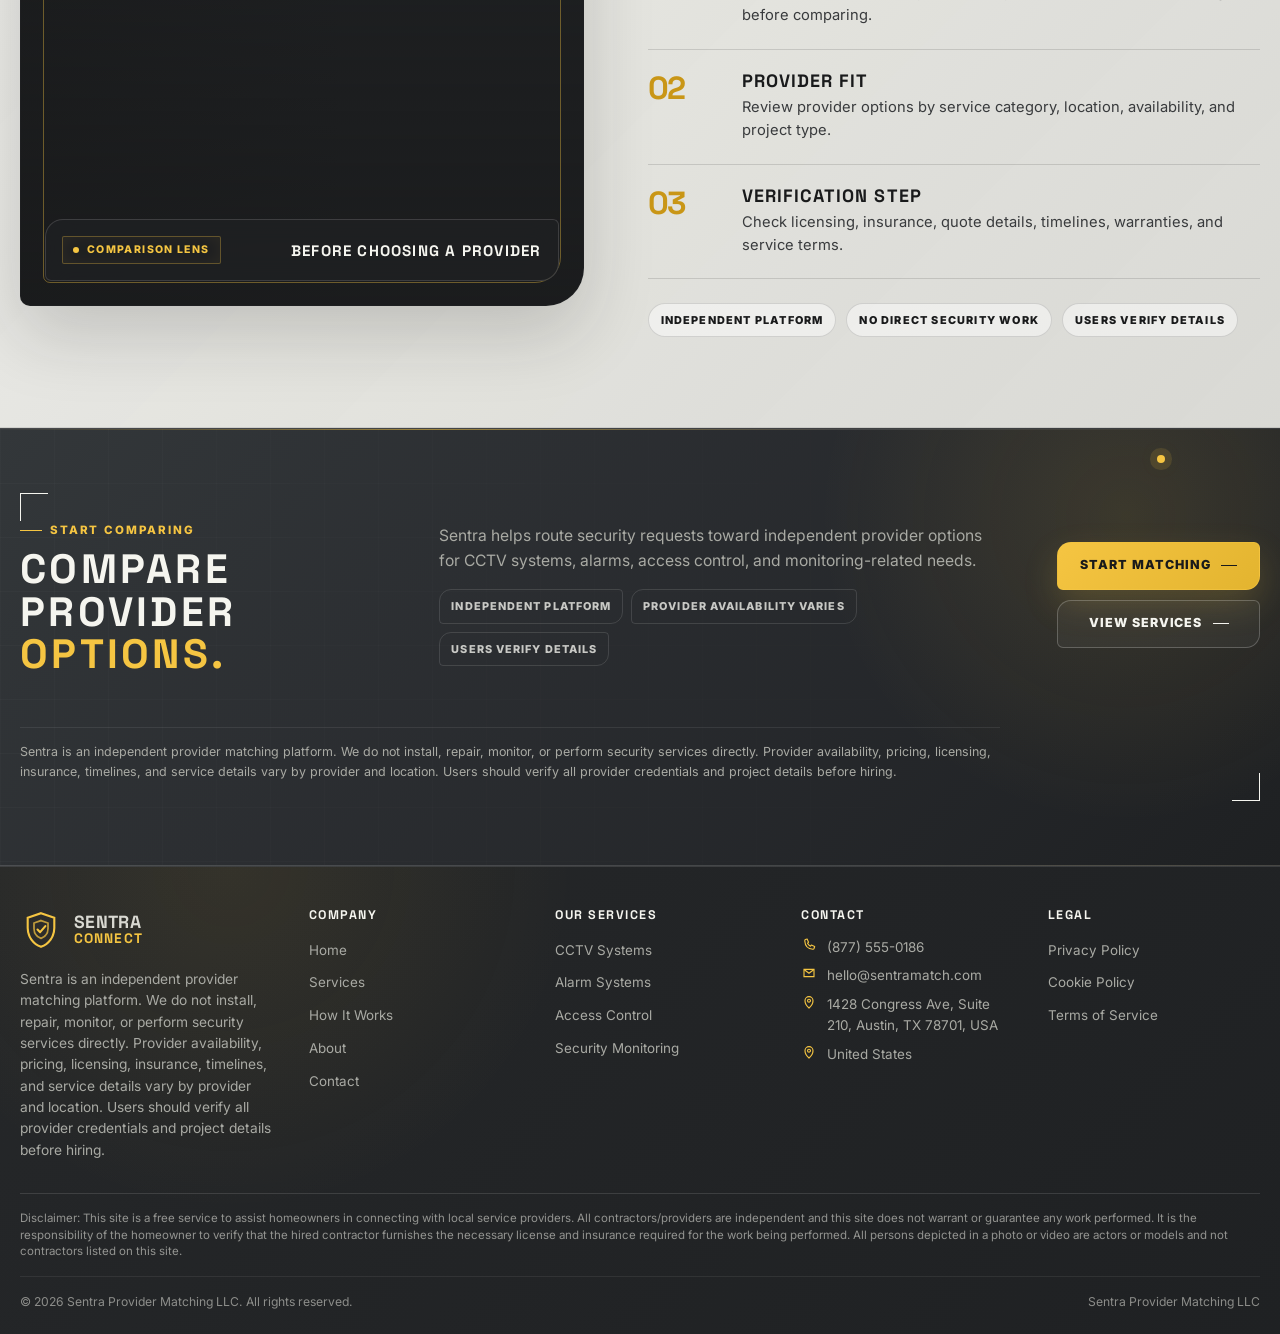
==== commit 396b154d: "+" ====
--- a/about.html
+++ b/about.html
@@ -9,10 +9,10 @@
     <meta name="description"
         content="Learn how Sentra helps users compare independent security provider options while keeping the process clear, professional, and aggregator-safe.">
 
-<link rel="icon" type="image/svg+xml" href="./assets/icons/favicon.svg?v=7">
-<link rel="alternate icon" href="./assets/icons/favicon.ico?v=7">
-<link rel="shortcut icon" href="./assets/icons/favicon.ico?v=7">
-<link rel="apple-touch-icon" href="./assets/icons/apple-touch-icon.png?v=7">
+    <link rel="icon" type="image/svg+xml" href="./assets/icons/favicon.svg?v=7">
+    <link rel="alternate icon" href="./assets/icons/favicon.ico?v=7">
+    <link rel="shortcut icon" href="./assets/icons/favicon.ico?v=7">
+    <link rel="apple-touch-icon" href="./assets/icons/apple-touch-icon.png?v=7">
 
     <link rel="preconnect" href="https://fonts.googleapis.com">
     <link rel="preconnect" href="https://fonts.gstatic.com" crossorigin>
@@ -70,68 +70,68 @@
                         </div>
                     </div>
 
-                   
-                </div>
-            </section>
-
-    <!-- =====================================================
+
+                </div>
+            </section>
+
+            <!-- =====================================================
          02 / PLATFORM MODEL
          ===================================================== -->
-    <section class="platform-model platform-model--cards section section--medium" id="platform-model"
-        aria-labelledby="platformModelTitle">
-        <div class="body-target body-target--large platform-model__target" aria-hidden="true"></div>
-        <span class="technical-line platform-model__line" aria-hidden="true"></span>
-    
-        <div class="container-wide">
-            <div class="platform-model__layout">
-                <figure class="platform-model__photo-card">
-                    <img src="./assets/images/about-platform.jpg"
-                        alt="Security provider matching workflow on a modern desk">
-    
-                    <figcaption class="platform-model__photo-caption">
-                        <span class="hud-label hud-label--active">Provider Matching</span>
-    
-                        <strong>Independent security provider options</strong>
-    
-                        <p>
-                            Sentra helps organize requests before users compare local provider details.
-                        </p>
-                    </figcaption>
-    
-                    <span class="platform-model__corner platform-model__corner--one" aria-hidden="true"></span>
-                    <span class="platform-model__corner platform-model__corner--two" aria-hidden="true"></span>
-                    <span class="platform-model__scan" aria-hidden="true"></span>
-                </figure>
-    
-                <article class="platform-model__panel corner-brackets">
-                    <span class="section-kicker">Platform Model</span>
-    
-                    <h2 id="platformModelTitle" class="upper-title">
-                        Built for comparison,<br>
-                        not direct service.
-                    </h2>
-    
-                    <p>
-                        Sentra is a provider matching platform. The website helps homeowners and
-                        businesses organize security-related requests and compare independent provider
-                        options where available.
-                    </p>
-    
-                    <div class="platform-model__checks" aria-label="Platform model statements">
-                        <span>Not a direct security company</span>
-                        <span>Not a contractor or installer</span>
-                        <span>Providers are independent</span>
-                        <span>Users verify all provider details</span>
-                    </div>
-    
-                    <p class="legal-note" data-legal-notice>
-                        Sentra is an independent provider matching platform. We do not install, repair,
-                        monitor, or perform security services directly.
-                    </p>
-                </article>
-            </div>
-        </div>
-    </section>
+            <section class="platform-model platform-model--cards section section--medium" id="platform-model"
+                aria-labelledby="platformModelTitle">
+                <div class="body-target body-target--large platform-model__target" aria-hidden="true"></div>
+                <span class="technical-line platform-model__line" aria-hidden="true"></span>
+
+                <div class="container-wide">
+                    <div class="platform-model__layout">
+                        <figure class="platform-model__photo-card">
+                            <img src="./assets/images/about-platform.jpg"
+                                alt="Security provider matching workflow on a modern desk">
+
+                            <figcaption class="platform-model__photo-caption">
+                                <span class="hud-label hud-label--active">Provider Matching</span>
+
+                                <strong>Independent security provider options</strong>
+
+                                <p>
+                                    Sentra helps organize requests before users compare local provider details.
+                                </p>
+                            </figcaption>
+
+                            <span class="platform-model__corner platform-model__corner--one" aria-hidden="true"></span>
+                            <span class="platform-model__corner platform-model__corner--two" aria-hidden="true"></span>
+                            <span class="platform-model__scan" aria-hidden="true"></span>
+                        </figure>
+
+                        <article class="platform-model__panel corner-brackets">
+                            <span class="section-kicker">Platform Model</span>
+
+                            <h2 id="platformModelTitle" class="upper-title">
+                                Built for comparison,<br>
+                                not direct service.
+                            </h2>
+
+                            <p>
+                                Sentra is a provider matching platform. The website helps homeowners and
+                                businesses organize security-related requests and compare independent provider
+                                options where available.
+                            </p>
+
+                            <div class="platform-model__checks" aria-label="Platform model statements">
+                                <span>Not a direct security company</span>
+                                <span>Not a contractor or installer</span>
+                                <span>Providers are independent</span>
+                                <span>Users verify all provider details</span>
+                            </div>
+
+                            <p class="legal-note" data-legal-notice>
+                                Sentra is an independent provider matching platform. We do not install, repair,
+                                monitor, or perform security services directly.
+                            </p>
+                        </article>
+                    </div>
+                </div>
+            </section>
 
             <!-- =====================================================
            03 / HOW THE PLATFORM HELPS
@@ -248,49 +248,118 @@
                 </div>
             </section>
 
-    <!-- =====================================================
+            <!-- =====================================================
+                 05 / COMPARISON LENS
+                 ===================================================== -->
+            <section class="about-lens section section--light" id="about-proof" aria-labelledby="aboutLensTitle">
+                <div class="container-wide">
+                    <div class="about-lens__layout">
+                        <figure class="about-lens__media">
+                            <img src="./assets/images/about-platform.jpg" alt="Security provider comparison workspace">
+            
+                            <figcaption class="about-lens__caption">
+                                <span class="hud-label hud-label--active">Comparison Lens</span>
+                                <strong>Before choosing a provider</strong>
+                            </figcaption>
+            
+                            <span class="about-lens__scan" aria-hidden="true"></span>
+                        </figure>
+            
+                        <div class="about-lens__content">
+                            <span class="section-kicker">Decision Support</span>
+            
+                            <h2 id="aboutLensTitle" class="upper-title">
+                                Compare with<br>
+                                sharper <span class="text-accent">context.</span>
+                            </h2>
+            
+                            <p>
+                                Sentra helps users think through the details that matter before contacting or choosing
+                                an independent security provider.
+                            </p>
+            
+                            <div class="about-lens__checks" aria-label="Comparison factors">
+                                <article class="about-lens__check">
+                                    <span>01</span>
+                                    <div>
+                                        <h3>Scope clarity</h3>
+                                        <p>Understand the service type, property needs, and expected coverage before comparing.</p>
+                                    </div>
+                                </article>
+            
+                                <article class="about-lens__check">
+                                    <span>02</span>
+                                    <div>
+                                        <h3>Provider fit</h3>
+                                        <p>Review provider options by service category, location, availability, and project type.
+                                        </p>
+                                    </div>
+                                </article>
+            
+                                <article class="about-lens__check">
+                                    <span>03</span>
+                                    <div>
+                                        <h3>Verification step</h3>
+                                        <p>Check licensing, insurance, quote details, timelines, warranties, and service terms.</p>
+                                    </div>
+                                </article>
+                            </div>
+            
+                            <div class="about-lens__footer">
+                                <span>Independent platform</span>
+                                <span>No direct security work</span>
+                                <span>Users verify details</span>
+                            </div>
+                        </div>
+                    </div>
+                </div>
+            </section>
+
+
+            <!-- =====================================================
          05 / ABOUT CTA
          ===================================================== -->
-    <section class="about-cta about-cta--compact-line section--compact" id="about-cta" aria-labelledby="aboutCtaTitle">
-        <span class="technical-line about-cta__line" aria-hidden="true"></span>
-        <span class="target-dot target-dot--yellow about-cta__dot" aria-hidden="true"></span>
-    
-        <div class="container-wide">
-            <div class="about-cta-line">
-                <div class="about-cta-line__title">
-                    <span class="section-kicker">Start Comparing</span>
-    
-                    <h2 id="aboutCtaTitle" class="upper-title">
-                        Compare provider<br>
-                        <span class="text-accent">options.</span>
-                    </h2>
-                </div>
-    
-                <div class="about-cta-line__text">
-                    <p>
-                        Sentra helps route security requests toward independent provider options
-                        for CCTV systems, alarms, access control, and monitoring-related needs.
-                    </p>
-    
-                    <div class="about-cta-line__points" aria-label="Platform notes">
-                        <span>Independent platform</span>
-                        <span>Provider availability varies</span>
-                        <span>Users verify details</span>
-                    </div>
-                </div>
-    
-                <div class="about-cta-line__actions">
-                    <a class="btn btn--primary" href="contact.html">Start Matching</a>
-                    <a class="btn btn--outline" href="services.html">View Services</a>
-                </div>
-    
-                <p class="legal-note about-cta-line__legal" data-legal-notice>
-                    Sentra is an independent provider matching platform. Provider availability, pricing,
-                    licensing, insurance, timelines, and service details vary by provider and location.
-                </p>
-            </div>
-        </div>
-    </section>
+            <section class="about-cta about-cta--compact-line section--compact" id="about-cta"
+                aria-labelledby="aboutCtaTitle">
+                <span class="technical-line about-cta__line" aria-hidden="true"></span>
+                <span class="target-dot target-dot--yellow about-cta__dot" aria-hidden="true"></span>
+
+                <div class="container-wide">
+                    <div class="about-cta-line">
+                        <div class="about-cta-line__title">
+                            <span class="section-kicker">Start Comparing</span>
+
+                            <h2 id="aboutCtaTitle" class="upper-title">
+                                Compare provider<br>
+                                <span class="text-accent">options.</span>
+                            </h2>
+                        </div>
+
+                        <div class="about-cta-line__text">
+                            <p>
+                                Sentra helps route security requests toward independent provider options
+                                for CCTV systems, alarms, access control, and monitoring-related needs.
+                            </p>
+
+                            <div class="about-cta-line__points" aria-label="Platform notes">
+                                <span>Independent platform</span>
+                                <span>Provider availability varies</span>
+                                <span>Users verify details</span>
+                            </div>
+                        </div>
+
+                        <div class="about-cta-line__actions">
+                            <a class="btn btn--primary" href="contact.html">Start Matching</a>
+                            <a class="btn btn--outline" href="services.html">View Services</a>
+                        </div>
+
+                        <p class="legal-note about-cta-line__legal" data-legal-notice>
+                            Sentra is an independent provider matching platform. Provider availability, pricing,
+                            licensing, insurance, timelines, and service details vary by provider and location.
+                        </p>
+                    </div>
+                </div>
+            </section>
         </main>
 
         <div data-site-footer></div>
--- a/css/style.css
+++ b/css/style.css
@@ -406,20 +406,23 @@
     letter-spacing: 0.12em;
 }
 
-/* ==========================================================
-   DECORATIVE SECURITY SYSTEM
-   ========================================================== */
+
 
 .body-target,
 .security-radar,
 .security-crosshair,
 .scanner-grid,
 .scan-line,
-.technical-line,
-.corner-brackets {
+.technical-line {
     position: absolute;
     z-index: 0;
     pointer-events: none;
+}
+
+.corner-brackets {
+    position: relative;
+    z-index: 1;
+    pointer-events: auto;
 }
 
 .body-target,
@@ -2095,7 +2098,7 @@
 
 @media (max-width: 1180px) {
     .section-nav {
-        top: 0;
+        top: var(--header-height);
     }
 }
 
@@ -2128,4 +2131,45 @@
 .services-nav-control .dropdown-toggle__chevron {
     width: 13px;
     height: 13px;
+}
+
+/* ==========================================================
+   GLOBAL OVERLAP SAFETY FIX
+   ========================================================== */
+
+.contact-info-panel,
+.service-area-map__content,
+.platform-model__panel,
+.about-hero__notice,
+.services-hero__panel,
+.service-hero__panel {
+    position: relative;
+    inset: auto;
+    z-index: 2;
+    width: auto;
+    min-width: 0;
+    height: auto;
+    pointer-events: auto;
+}
+
+.contact-info-panel.corner-brackets,
+.service-area-map__content.corner-brackets,
+.platform-model__panel.corner-brackets,
+.about-hero__notice.corner-brackets,
+.services-hero__panel.corner-brackets,
+.service-hero__panel.corner-brackets {
+    position: relative;
+}
+
+.contact-form-layout,
+.service-area-map__layout {
+    position: relative;
+    z-index: 1;
+    display: grid;
+    min-width: 0;
+}
+
+.contact-form-layout>*,
+.service-area-map__layout>* {
+    min-width: 0;
 }
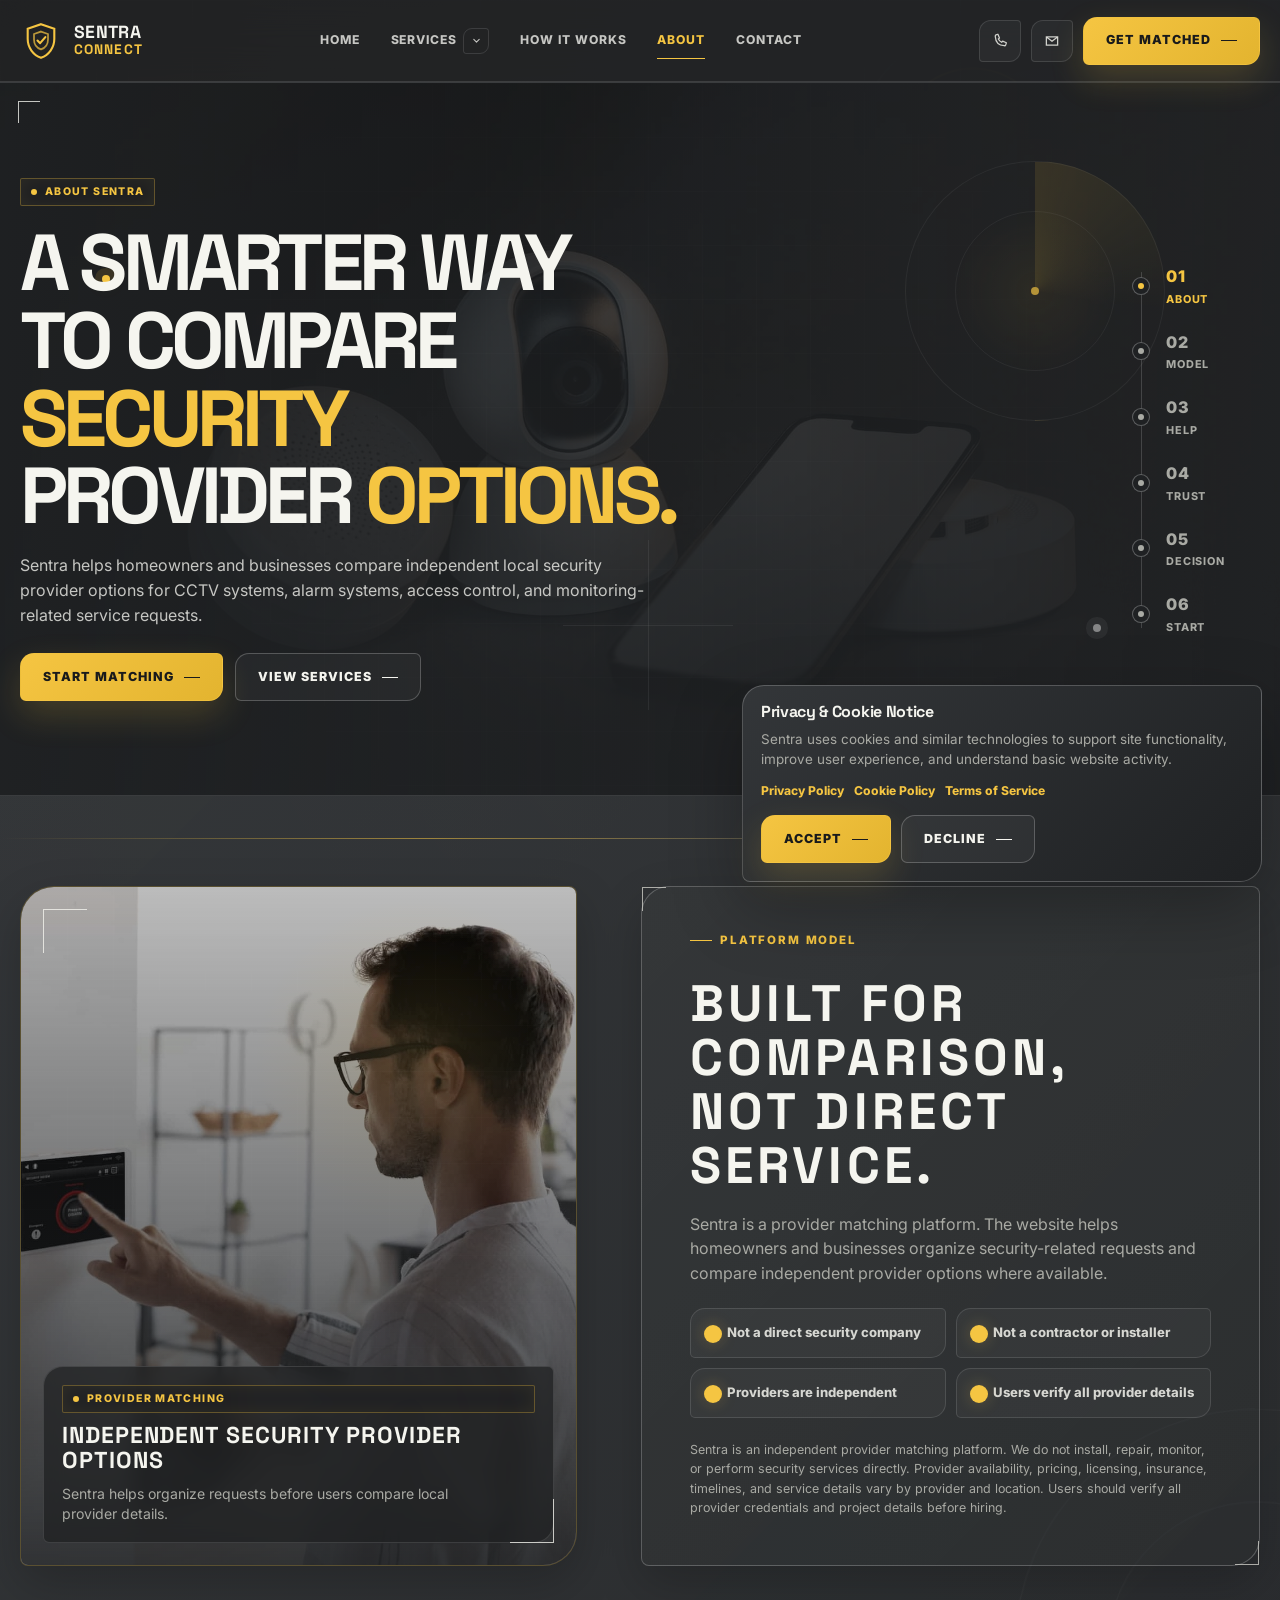
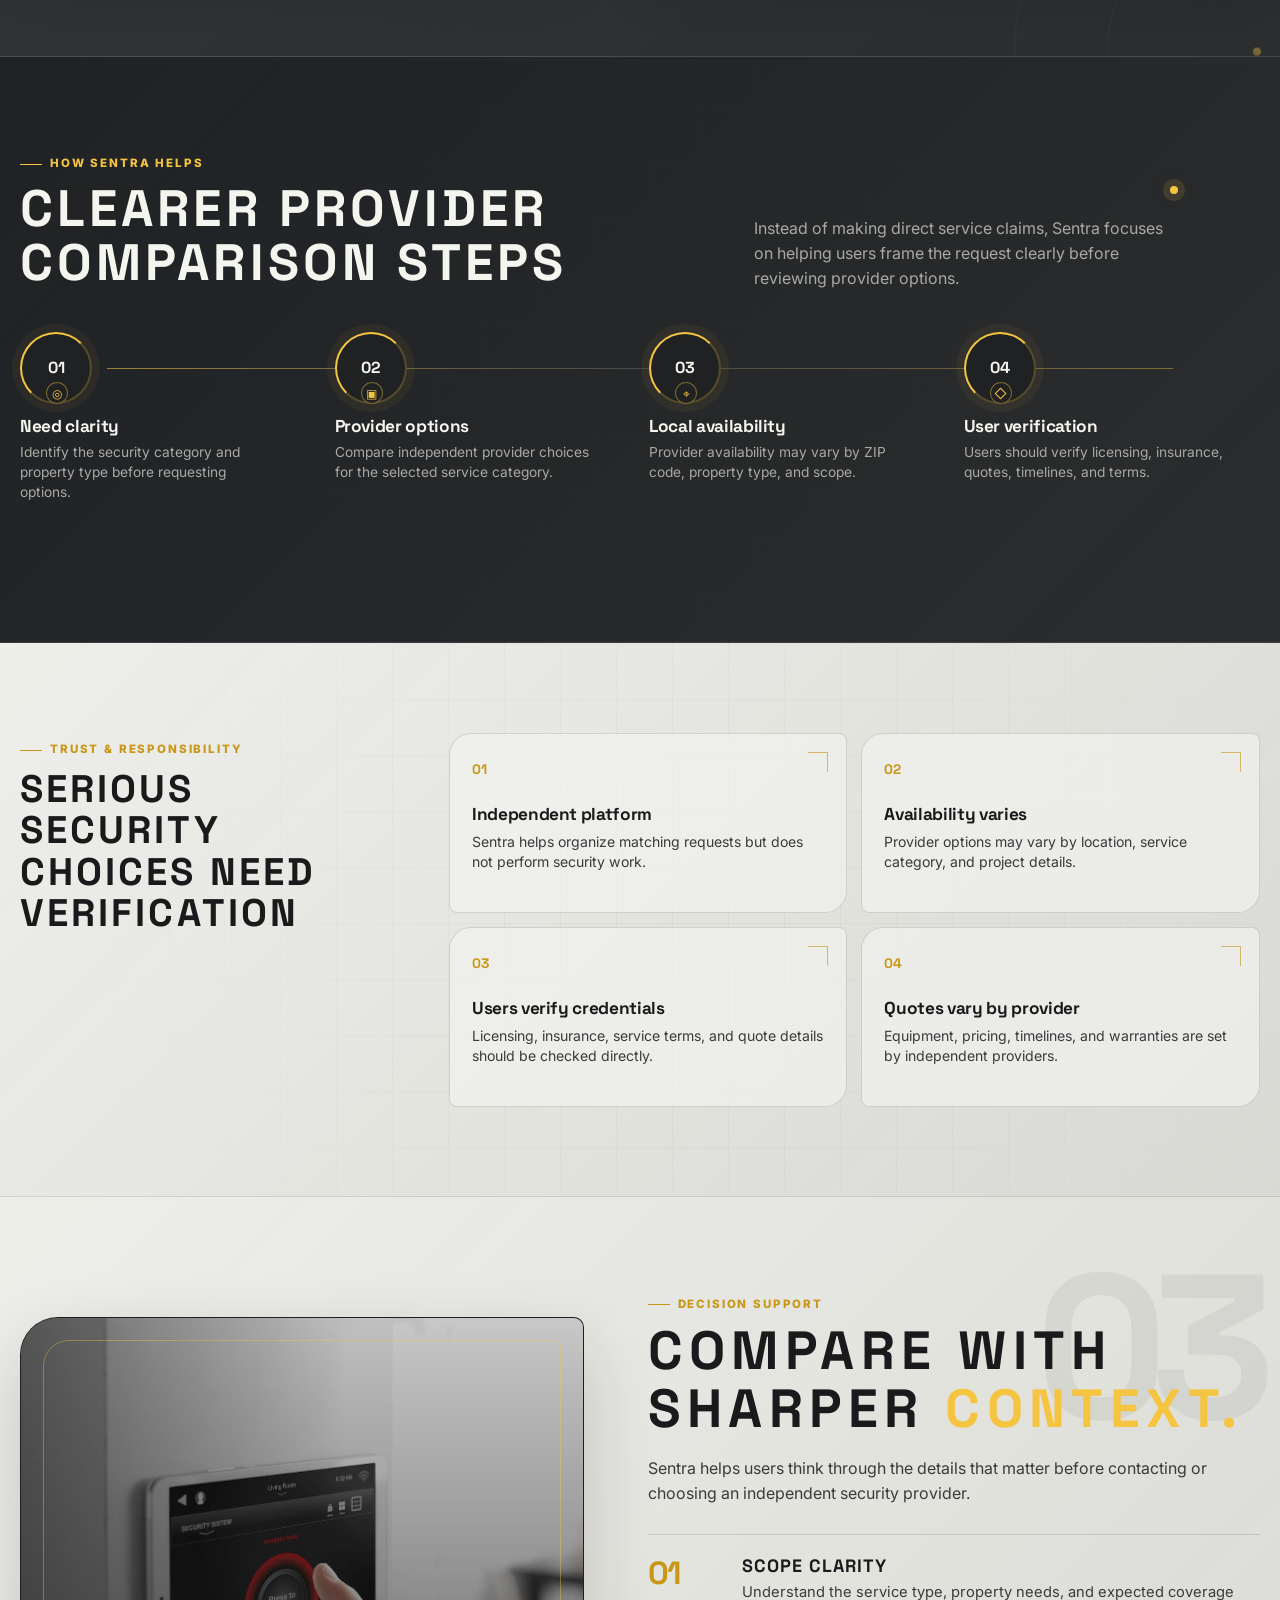
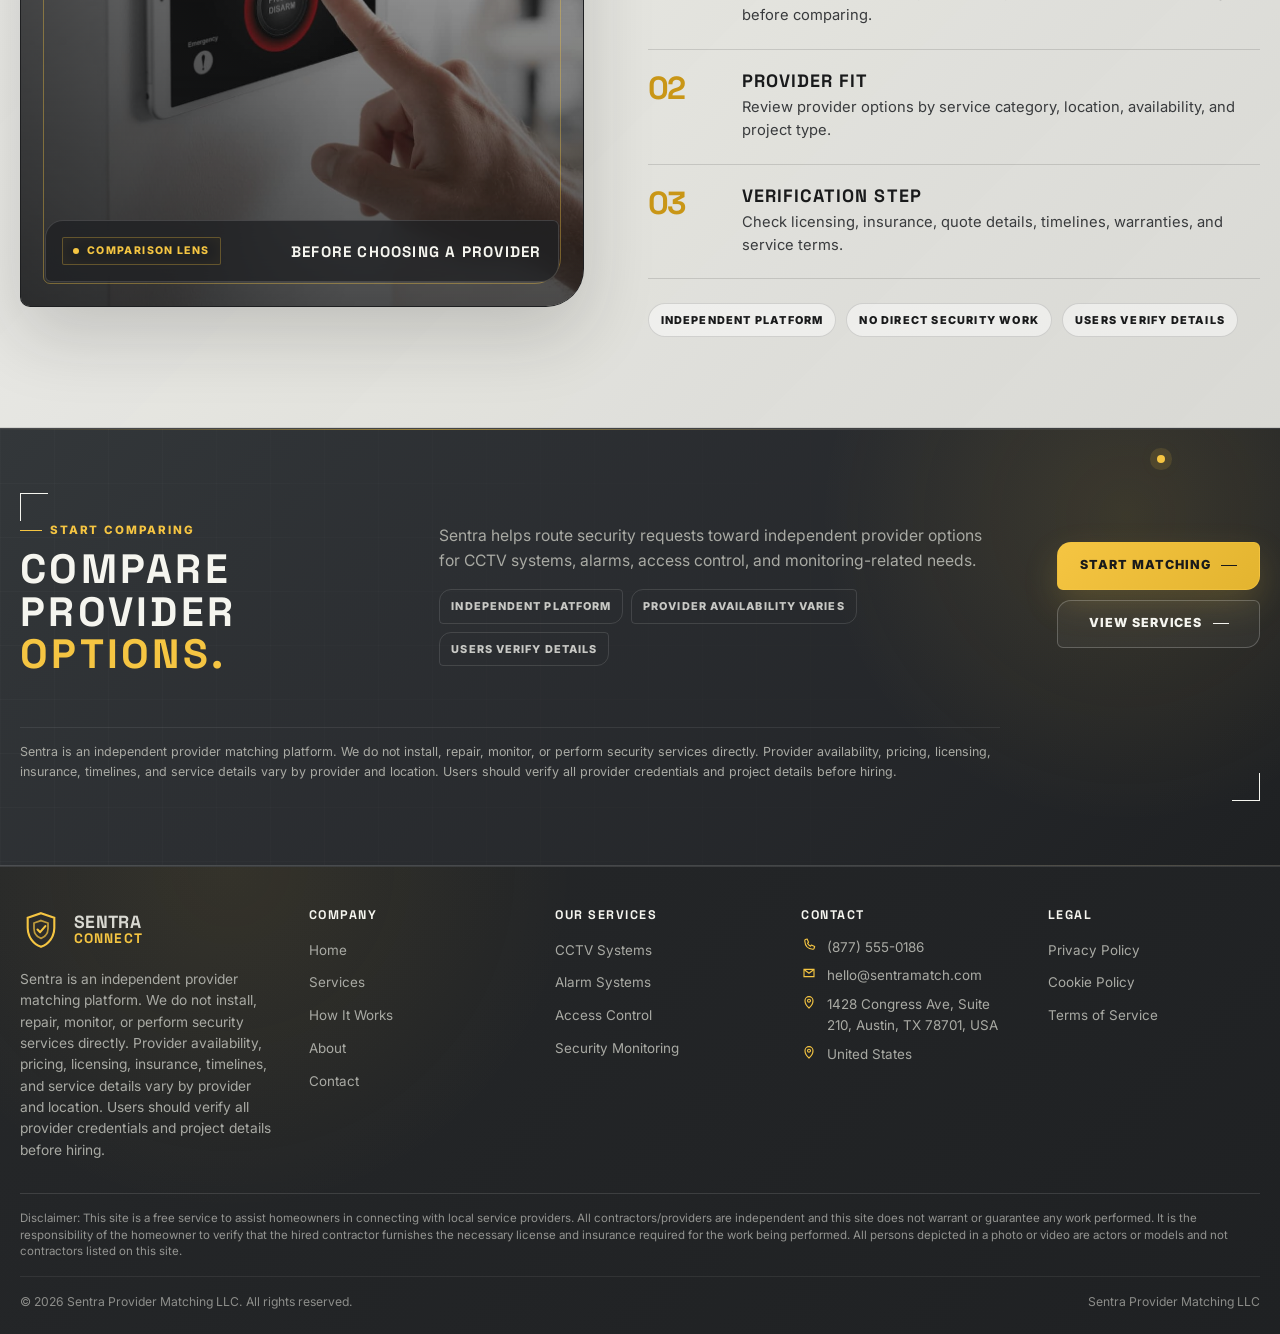
==== commit 8cd31de9: "+" ====
--- a/about.html
+++ b/about.html
@@ -255,7 +255,7 @@
                 <div class="container-wide">
                     <div class="about-lens__layout">
                         <figure class="about-lens__media">
-                            <img src="./assets/images/about-platform.jpg" alt="Security provider comparison workspace">
+                            <img src="./assets/images/about-card.jpg" alt="Security provider comparison workspace">
             
                             <figcaption class="about-lens__caption">
                                 <span class="hud-label hud-label--active">Comparison Lens</span>
--- a/css/style.css
+++ b/css/style.css
@@ -2172,4 +2172,21 @@
 .contact-form-layout>*,
 .service-area-map__layout>* {
     min-width: 0;
+}
+
+.home-services__grid .service-card,
+.service-index__grid .service-card {
+    cursor: pointer;
+    text-decoration: none;
+}
+
+.home-services__grid .service-card:focus-visible,
+.service-index__grid .service-card:focus-visible {
+    outline: 2px solid var(--color-accent);
+    outline-offset: 5px;
+}
+
+.home-services__grid .service-card:hover .text-link::after,
+.service-index__grid .service-card:hover .text-link::after {
+    transform: translateX(4px);
 }
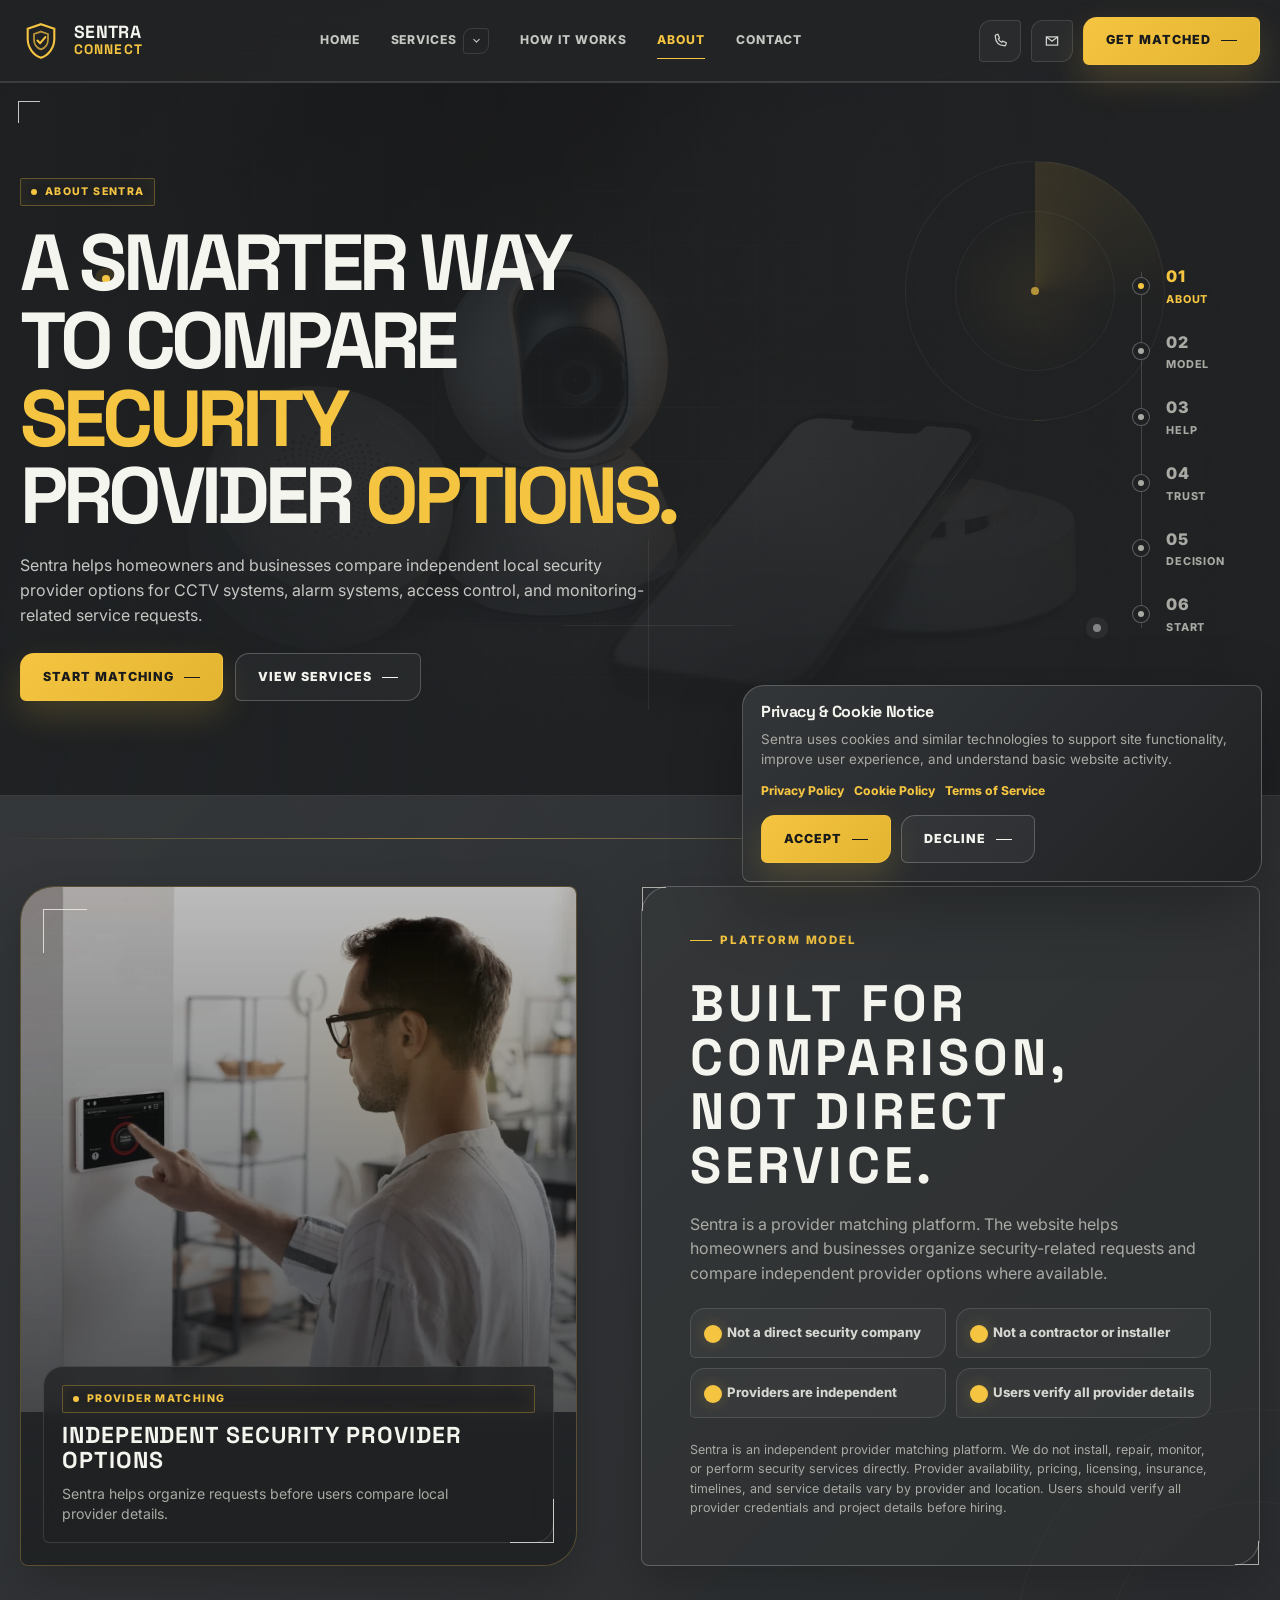
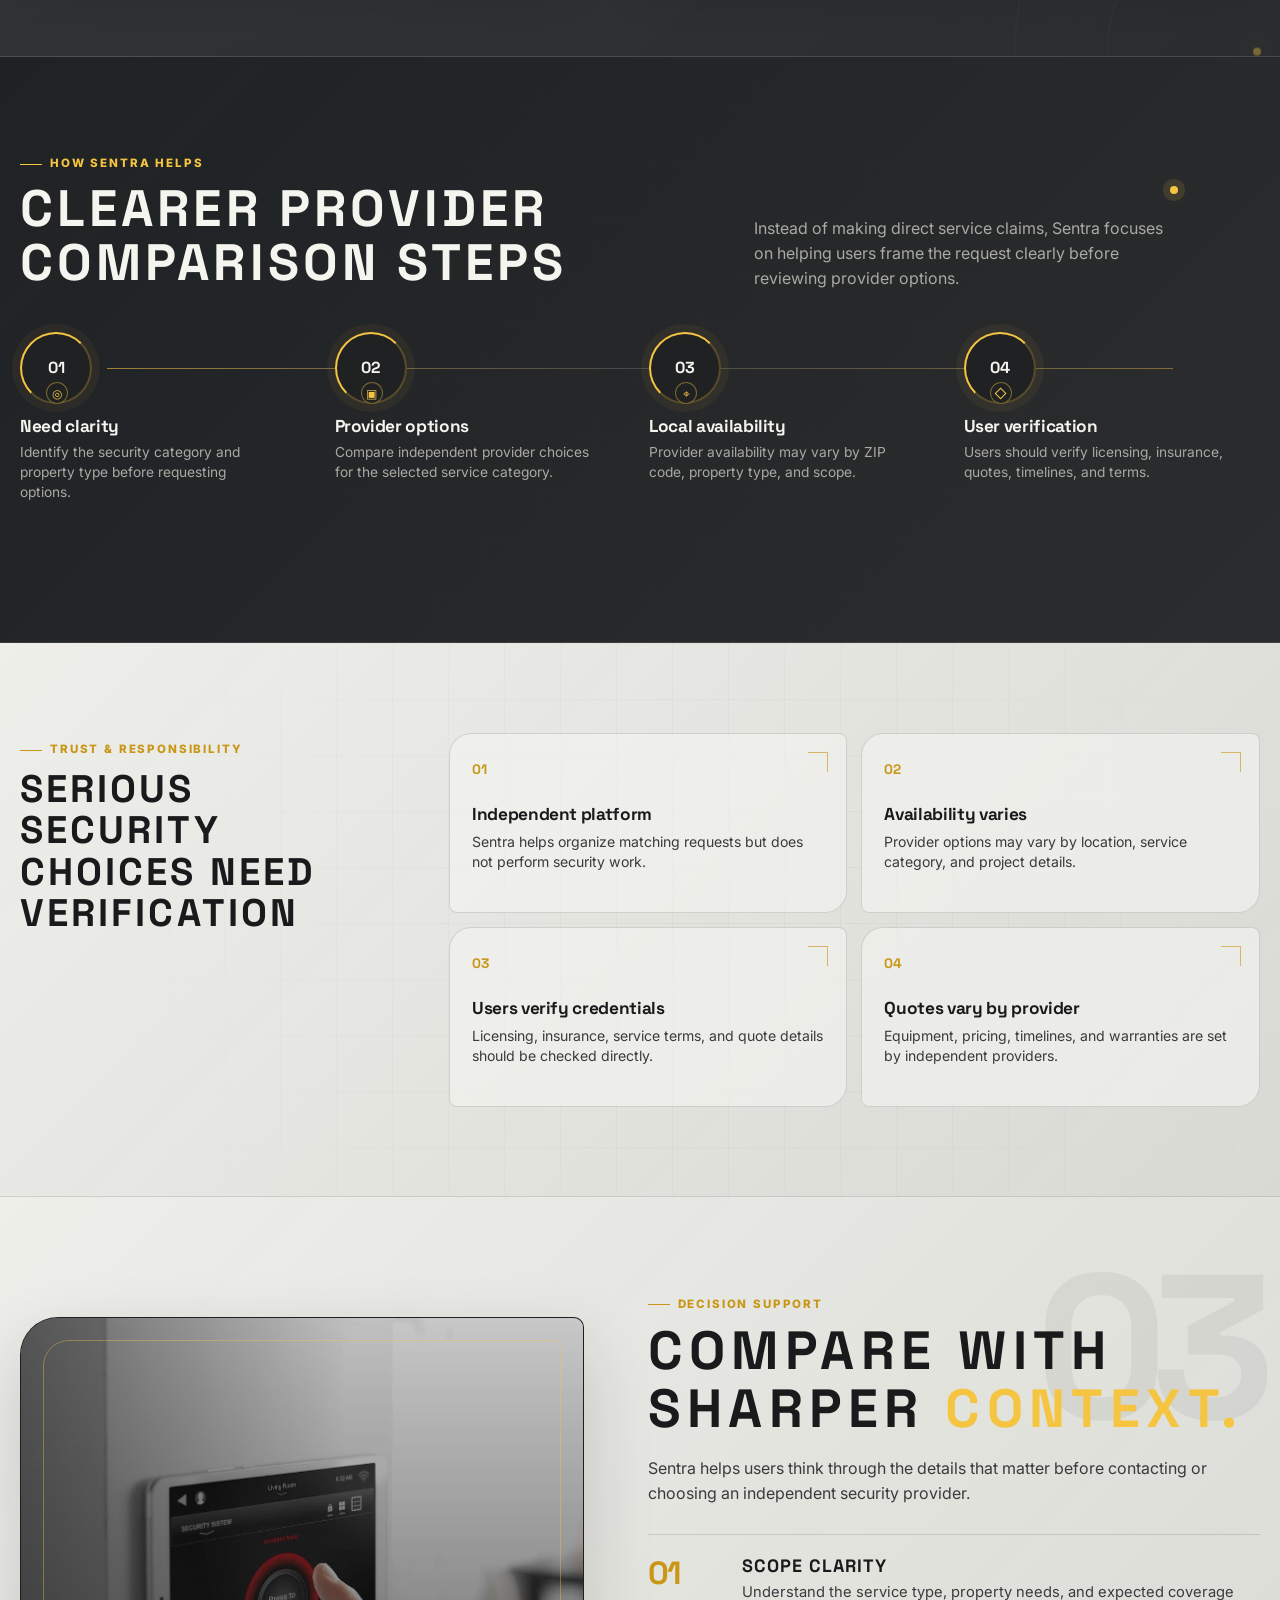
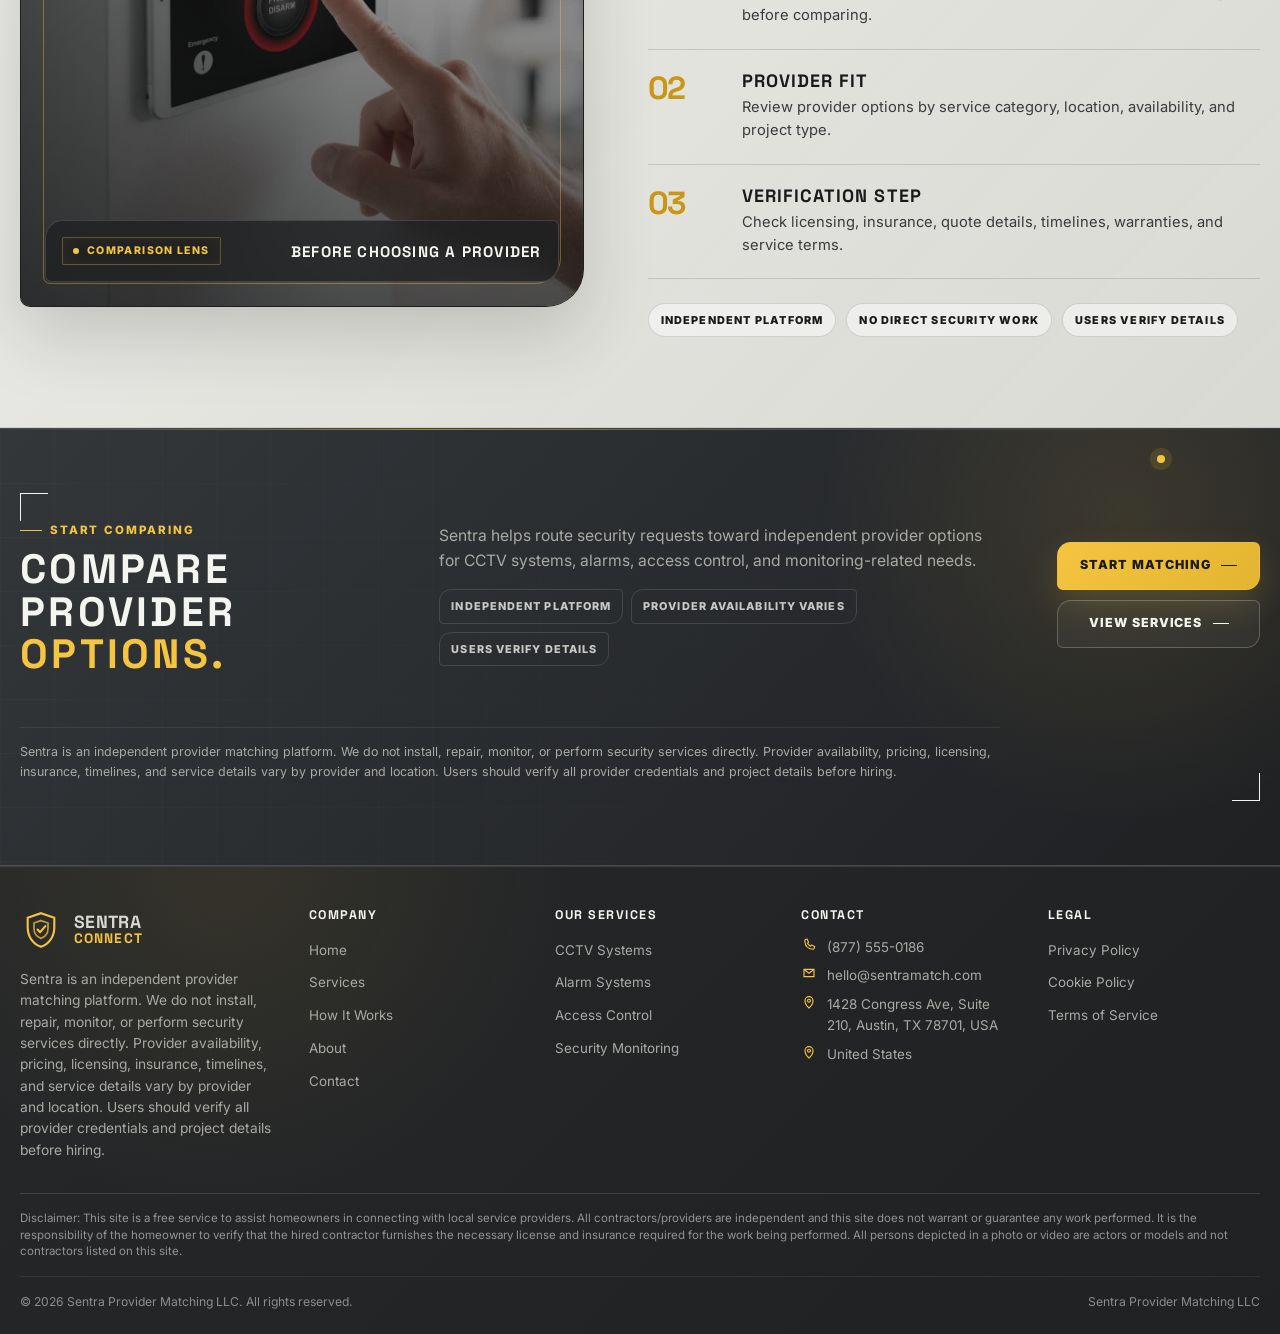
==== commit 2d924ce0: "+" ====
--- a/about.html
+++ b/about.html
@@ -32,9 +32,6 @@
         <nav data-section-nav="about"></nav>
 
         <main id="main">
-            <!-- =====================================================
-           01 / ABOUT HERO
-           ===================================================== -->
             <section class="about-hero section-frame" id="about-hero" aria-labelledby="aboutHeroTitle">
                 <picture class="about-hero__bg">
                     <img src="./assets/images/hero-about-security-office.jpg" alt="Modern security operations office">
@@ -74,9 +71,6 @@
                 </div>
             </section>
 
-            <!-- =====================================================
-         02 / PLATFORM MODEL
-         ===================================================== -->
             <section class="platform-model platform-model--cards section section--medium" id="platform-model"
                 aria-labelledby="platformModelTitle">
                 <div class="body-target body-target--large platform-model__target" aria-hidden="true"></div>
@@ -84,12 +78,15 @@
 
                 <div class="container-wide">
                     <div class="platform-model__layout">
-                        <figure class="platform-model__photo-card">
-                            <img src="./assets/images/about-platform.jpg"
-                                alt="Security provider matching workflow on a modern desk">
-
-                            <figcaption class="platform-model__photo-caption">
-                                <span class="hud-label hud-label--active">Provider Matching</span>
+                            <figure class="platform-model__photo-card">
+                            <picture>
+                                <source srcset="./assets/images/about-platform.webp" type="image/webp">
+                                <img src="./assets/images/about-platform.jpg"
+                                        alt="Security provider matching workflow on a modern desk">
+                            </picture>
+
+                                <figcaption class="platform-model__photo-caption">
+                                    <span class="hud-label hud-label--active">Provider Matching</span>
 
                                 <strong>Independent security provider options</strong>
 
@@ -133,9 +130,6 @@
                 </div>
             </section>
 
-            <!-- =====================================================
-           03 / HOW THE PLATFORM HELPS
-           ===================================================== -->
             <section class="platform-help section section--dark" id="platform-help" aria-labelledby="platformHelpTitle">
                 <div class="scanner-grid" aria-hidden="true"></div>
                 <span class="target-dot target-dot--yellow platform-help__dot" aria-hidden="true"></span>
@@ -201,9 +195,6 @@
                 </div>
             </section>
 
-            <!-- =====================================================
-           04 / TRUST & RESPONSIBILITY STRIP
-           ===================================================== -->
             <section class="trust-strip section section--light" id="trust-strip" aria-labelledby="trustStripTitle">
                 <div class="security-crosshair trust-strip__crosshair" aria-hidden="true"></div>
 
@@ -248,9 +239,6 @@
                 </div>
             </section>
 
-            <!-- =====================================================
-                 05 / COMPARISON LENS
-                 ===================================================== -->
             <section class="about-lens section section--light" id="about-proof" aria-labelledby="aboutLensTitle">
                 <div class="container-wide">
                     <div class="about-lens__layout">
@@ -316,9 +304,6 @@
             </section>
 
 
-            <!-- =====================================================
-         05 / ABOUT CTA
-         ===================================================== -->
             <section class="about-cta about-cta--compact-line section--compact" id="about-cta"
                 aria-labelledby="aboutCtaTitle">
                 <span class="technical-line about-cta__line" aria-hidden="true"></span>
@@ -371,4 +356,4 @@
     <script src="./js/about.js"></script>
 </body>
 
-</html>+</html>
--- a/css/style.css
+++ b/css/style.css
@@ -6,71 +6,56 @@
 @import url("./legal.css");
 
 :root {
-    /* Main backgrounds */
     --color-bg: #2b2d2f;
     --color-bg-deep: #1f2123;
     --color-bg-soft: #34373a;
     --color-bg-light: #d9d9d4;
     --color-bg-lighter: #efefeb;
 
-    /* Surfaces */
     --color-surface: #3a3d40;
     --color-surface-2: #45494d;
     --color-surface-light: #f4f4f0;
     --color-panel: #292b2d;
 
-    /* Text on dark */
     --color-heading: #f5f5ef;
     --color-text: #d9d9d2;
     --color-muted: #a9aaa4;
 
-    /* Text on light */
     --color-heading-dark: #191a1b;
     --color-text-dark: #393b3d;
     --color-muted-dark: #6f7173;
 
-    /* Main accent */
     --color-accent: #f5c542;
     --color-accent-hover: #e3b42f;
     --color-accent-strong: #c99616;
     --color-accent-soft: rgba(245, 197, 66, 0.16);
 
-    /* White / line details */
     --color-white: #ffffff;
     --color-border: rgba(255, 255, 255, 0.12);
     --color-border-strong: rgba(255, 255, 255, 0.22);
     --color-border-dark: rgba(25, 26, 27, 0.14);
     --color-line-yellow: rgba(245, 197, 66, 0.45);
 
-    /* Shadows */
     --shadow-soft: 0 24px 70px rgba(0, 0, 0, 0.28);
     --shadow-card: 0 18px 48px rgba(0, 0, 0, 0.2);
     --shadow-yellow-glow: 0 0 26px rgba(245, 197, 66, 0.2);
 
-    /* Layout */
     --container: 1180px;
     --container-wide: 1360px;
     --header-height: 82px;
 
-    /* Type */
     --font-main: "Inter", "Manrope", "SF Pro Display", -apple-system, BlinkMacSystemFont, "Segoe UI", sans-serif;
     --font-display: "Space Grotesk", "Inter", "Manrope", sans-serif;
 
-    /* Motion */
     --transition-fast: 180ms ease;
     --transition-base: 260ms ease;
     --transition-slow: 420ms ease;
 
-    /* Radius */
     --radius-sm: 10px;
     --radius-md: 16px;
     --radius-lg: 22px 8px 22px 8px;
     --radius-xl: 28px 12px 18px 12px;
 }
-
-/* ==========================================================
-   RESET / BASE
-   ========================================================== */
 
 *,
 *::before,
@@ -224,10 +209,6 @@
 .skip-link:focus {
     transform: translateY(0);
 }
-
-/* ==========================================================
-   LAYOUT HELPERS
-   ========================================================== */
 
 .page-shell {
     position: relative;
@@ -599,10 +580,6 @@
     height: 1px;
     background: linear-gradient(90deg, transparent, rgba(245, 197, 66, 0.55), rgba(255, 255, 255, 0.12), transparent);
 }
-
-/* ==========================================================
-   BUTTONS / LINKS
-   ========================================================== */
 
 .btn {
     position: relative;
@@ -690,10 +667,6 @@
     transform: translateX(4px);
 }
 
-/* ==========================================================
-   FORMS
-   ========================================================== */
-
 .form-grid {
     display: grid;
     gap: 12px;
@@ -798,10 +771,6 @@
     background: rgba(245, 197, 66, 0.06);
 }
 
-/* ==========================================================
-   HEADER
-   ========================================================== */
-
 .site-header {
     position: relative;
     z-index: 1;
@@ -1153,10 +1122,6 @@
     width: 14px;
 }
 
-/* ==========================================================
-   MOBILE MENU
-   ========================================================== */
-
 .mobile-menu {
     position: fixed;
     inset: 0;
@@ -1306,10 +1271,6 @@
     color: var(--color-muted);
     font-size: 0.76rem;
 }
-
-/* ==========================================================
-   SERVICE CARDS / GLOBAL PHOTO CARDS
-   ========================================================== */
 
 .photo-card {
     position: relative;
@@ -1429,10 +1390,6 @@
     opacity: 1;
 }
 
-/* ==========================================================
-   SECTION NAVIGATION
-   ========================================================== */
-
 .section-nav {
     position: fixed;
     top: 50%;
@@ -1502,10 +1459,6 @@
 .section-nav__link.is-active {
     color: var(--color-accent);
 }
-
-/* ==========================================================
-   TICKER
-   ========================================================== */
 
 .security-ticker {
     position: relative;
@@ -1553,10 +1506,6 @@
     color: var(--color-accent);
 }
 
-/* ==========================================================
-   FAQ
-   ========================================================== */
-
 .faq-list {
     display: grid;
     gap: 10px;
@@ -1649,10 +1598,6 @@
     font-size: 0.95rem;
 }
 
-/* ==========================================================
-   FOOTER
-   ========================================================== */
-
 .site-footer {
     position: relative;
     z-index: 1;
@@ -1741,10 +1686,6 @@
     font-size: 0.76rem;
     border-top: 1px solid rgba(255, 255, 255, 0.07);
 }
-
-/* ==========================================================
-   COOKIE BANNER
-   ========================================================== */
 
 .policy-banner {
     position: fixed;
@@ -1797,10 +1738,6 @@
     gap: 10px;
 }
 
-/* ==========================================================
-   ANIMATIONS
-   ========================================================== */
-
 @keyframes radarSpin {
     to {
         transform: rotate(360deg);
@@ -1838,10 +1775,6 @@
         transform: translateX(-50%);
     }
 }
-
-/* ==========================================================
-   RESPONSIVE
-   ========================================================== */
 
 @media (max-width: 1180px) {
     :root {
@@ -2067,10 +2000,6 @@
     }
 }
 
-/* ==========================================================
-   FIXED HEADER FALLBACK
-   ========================================================== */
-
 [data-site-header] {
     position: fixed;
     top: 0;
@@ -2133,10 +2062,6 @@
     height: 13px;
 }
 
-/* ==========================================================
-   GLOBAL OVERLAP SAFETY FIX
-   ========================================================== */
-
 .contact-info-panel,
 .service-area-map__content,
 .platform-model__panel,
@@ -2189,4 +2114,28 @@
 .home-services__grid .service-card:hover .text-link::after,
 .service-index__grid .service-card:hover .text-link::after {
     transform: translateX(4px);
+}
+
+@media (max-width: 1180px) {
+    .site-header__inner {
+        grid-template-columns: auto minmax(0, 1fr) auto;
+    }
+
+    .header-actions {
+        justify-self: end;
+        display: flex;
+        align-items: center;
+        justify-content: flex-end;
+        gap: 10px;
+        min-width: max-content;
+    }
+
+    .mobile-phone-quick {
+        order: 1;
+    }
+
+    .mobile-menu-toggle {
+        order: 2;
+        margin-left: 0;
+    }
 }
